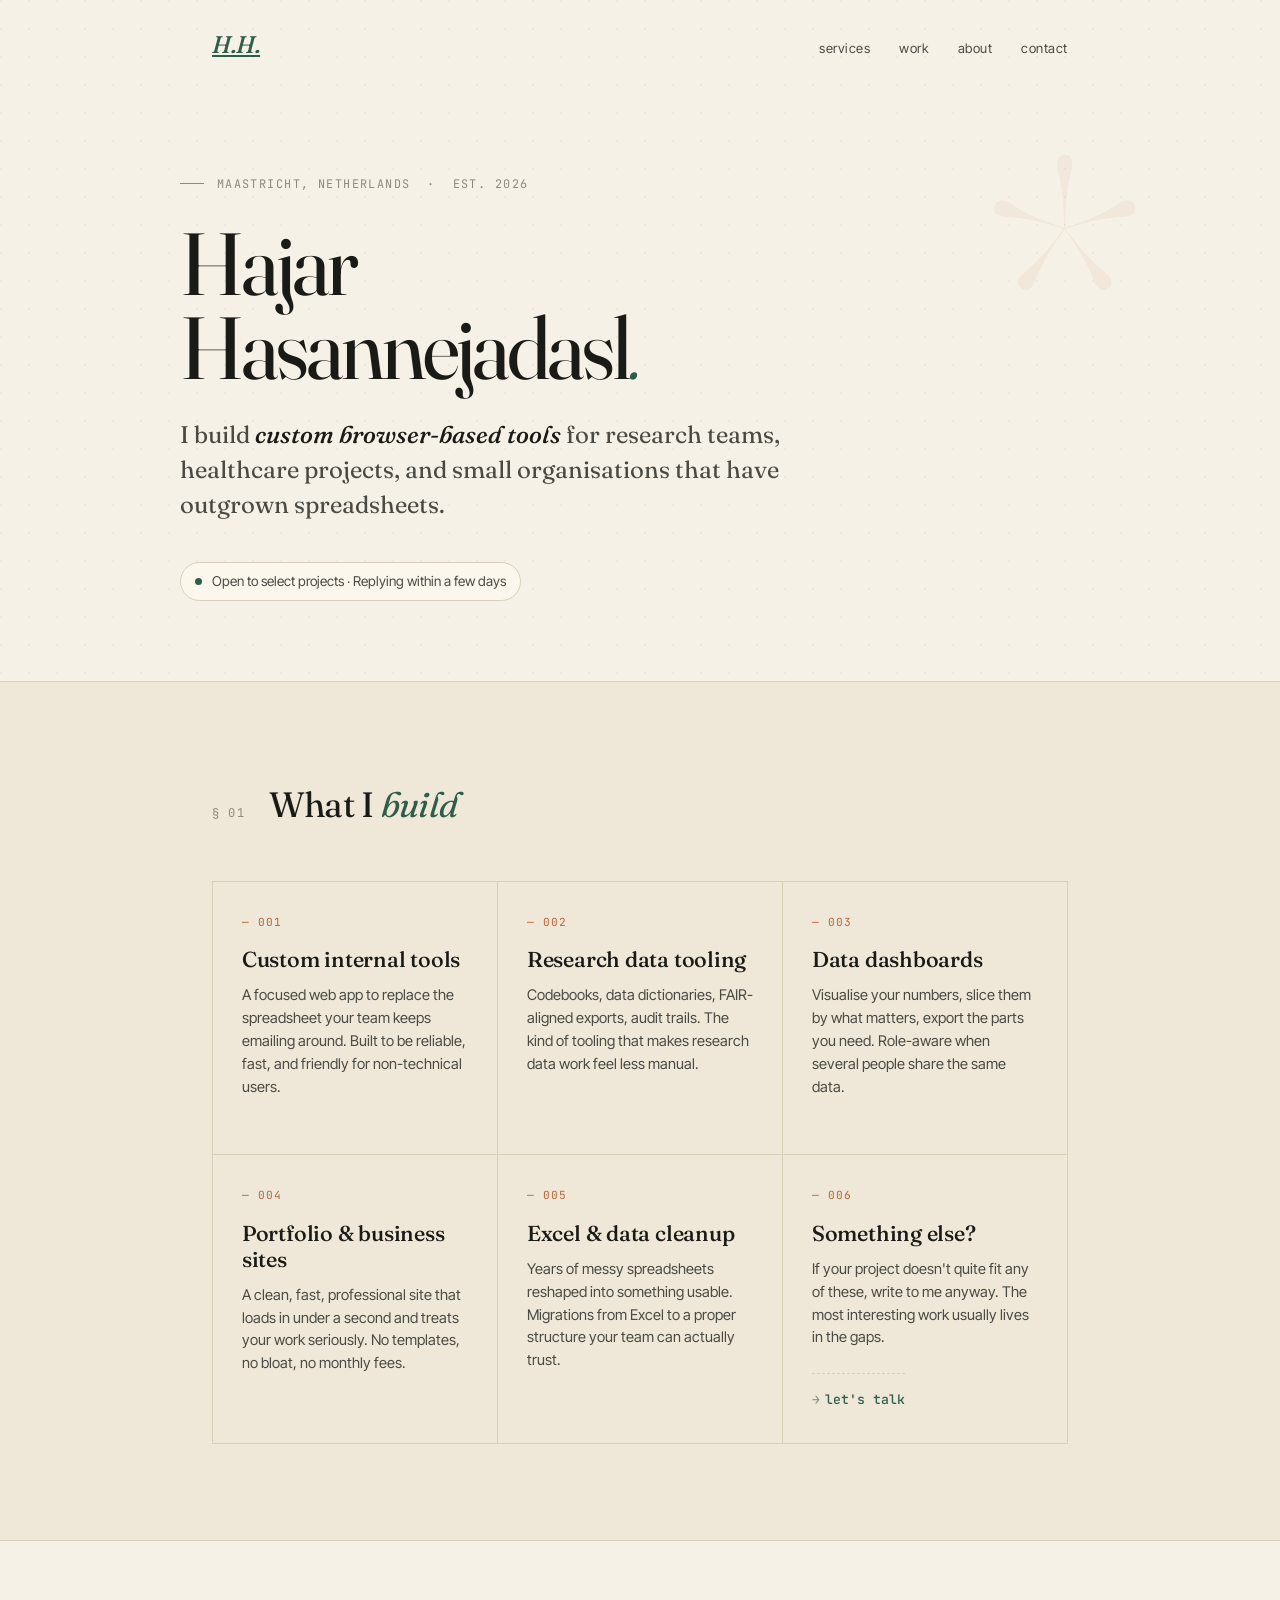
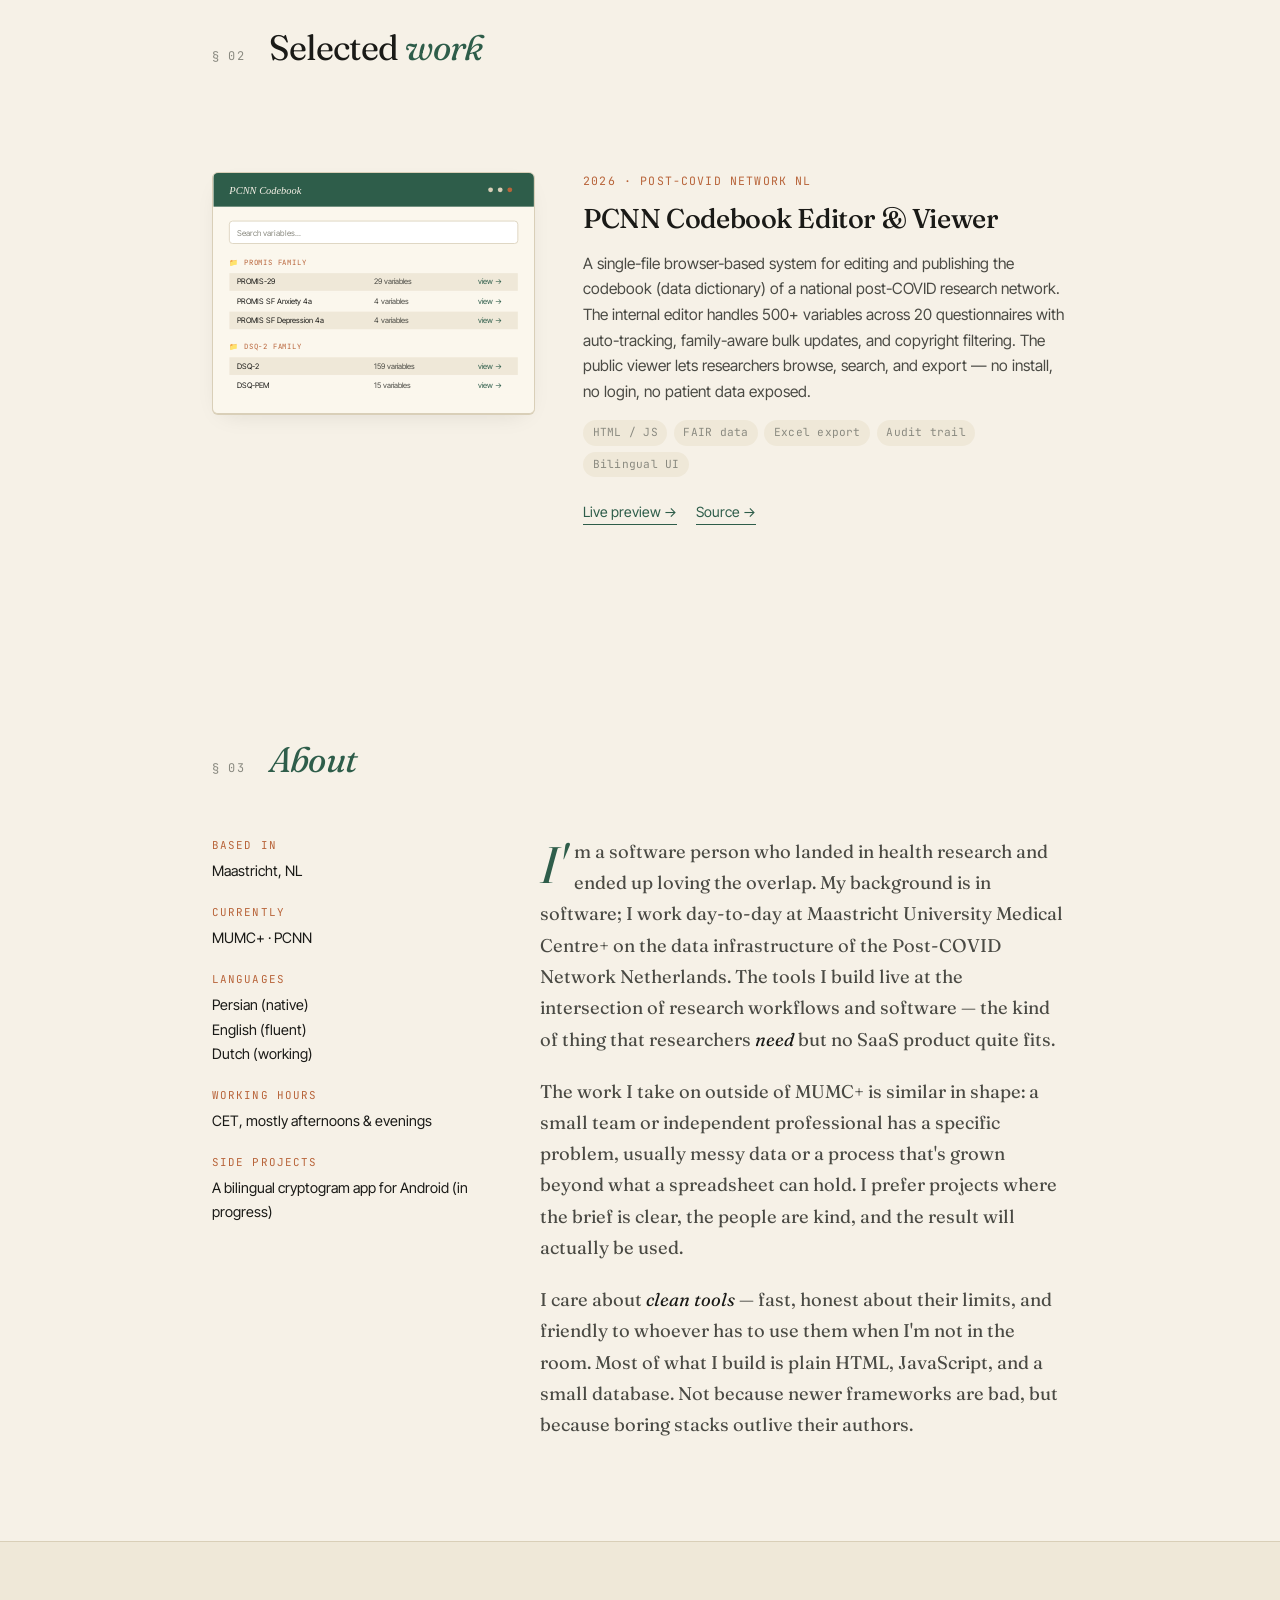
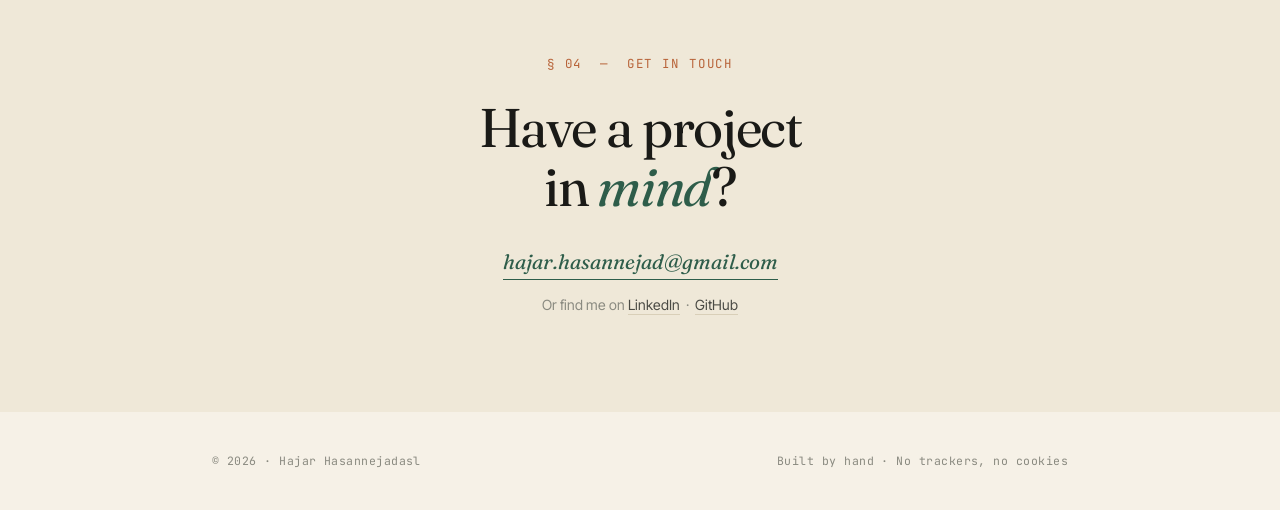
==== index.html @ deaf4e5d "Add files via upload" ====
<!DOCTYPE html>
<html lang="en">
<head>
<meta charset="UTF-8">
<meta name="viewport" content="width=device-width, initial-scale=1.0">
<title>Hajar Hasannejadasl — Research software & data tooling</title>
<meta name="description" content="Research software engineer building custom browser-based tools for research teams, healthcare projects, and small organisations. Based in Maastricht, Netherlands.">
<meta property="og:title" content="Hajar Hasannejadasl — Research software & data tooling">
<meta property="og:description" content="Custom browser-based tools for research teams, healthcare projects, and small organisations that have outgrown spreadsheets.">
<meta property="og:type" content="website">

<link rel="preconnect" href="https://fonts.googleapis.com">
<link rel="preconnect" href="https://fonts.gstatic.com" crossorigin>
<link href="https://fonts.googleapis.com/css2?family=Fraunces:opsz,wght@9..144,300;9..144,400;9..144,500;9..144,600&family=Inter+Tight:wght@400;500;600&family=JetBrains+Mono:wght@400;500&display=swap" rel="stylesheet">

<style>
:root {
  --bg: #f6f1e7;
  --bg-shade: #efe8d8;
  --ink: #1a1a17;
  --ink-soft: #4a4a44;
  --ink-muted: #8a8a80;
  --accent: #2e5d4a;
  --accent-warm: #b8643a;
  --rule: #d9cfb8;
  --paper: #fbf7ed;

  --serif: "Fraunces", Georgia, serif;
  --sans: "Inter Tight", -apple-system, sans-serif;
  --mono: "JetBrains Mono", "SF Mono", monospace;
}

* { box-sizing: border-box; margin: 0; padding: 0; }

html { scroll-behavior: smooth; }

body {
  background: var(--bg);
  color: var(--ink);
  font-family: var(--sans);
  font-weight: 400;
  line-height: 1.55;
  font-size: 16px;
  text-rendering: optimizeLegibility;
  -webkit-font-smoothing: antialiased;
  overflow-x: hidden;
}

/* Faint grid texture in background */
body::before {
  content: "";
  position: fixed;
  inset: 0;
  background-image:
    radial-gradient(circle at 1px 1px, rgba(26,26,23,0.04) 1px, transparent 0);
  background-size: 28px 28px;
  pointer-events: none;
  z-index: 0;
}

main { position: relative; z-index: 1; }

.wrap {
  max-width: 920px;
  margin: 0 auto;
  padding: 0 2rem;
}

/* ============ TOP BAR ============ */
.topbar {
  padding: 1.6rem 2rem 0;
  display: flex;
  justify-content: space-between;
  align-items: baseline;
  max-width: 920px;
  margin: 0 auto;
}

.monogram {
  font-family: var(--serif);
  font-size: 1.5rem;
  font-weight: 500;
  letter-spacing: -0.02em;
  font-style: italic;
  color: var(--accent);
}

.topbar nav {
  display: flex;
  gap: 1.8rem;
  font-size: 0.82rem;
  letter-spacing: 0.04em;
}

.topbar nav a {
  color: var(--ink-soft);
  text-decoration: none;
  text-transform: lowercase;
  position: relative;
  transition: color 0.2s;
}

.topbar nav a:hover { color: var(--accent); }

.topbar nav a::after {
  content: "";
  position: absolute;
  bottom: -3px;
  left: 0;
  right: 0;
  height: 1px;
  background: var(--accent);
  transform: scaleX(0);
  transform-origin: right;
  transition: transform 0.3s ease;
}

.topbar nav a:hover::after {
  transform: scaleX(1);
  transform-origin: left;
}

/* ============ HERO ============ */
.hero {
  padding: 7rem 0 5rem;
  position: relative;
}

.hero-meta {
  font-family: var(--mono);
  font-size: 0.74rem;
  letter-spacing: 0.12em;
  text-transform: uppercase;
  color: var(--ink-muted);
  margin-bottom: 1.8rem;
  display: flex;
  align-items: center;
  gap: 0.8rem;
}

.hero-meta::before {
  content: "";
  width: 24px;
  height: 1px;
  background: var(--ink-muted);
}

h1.name {
  font-family: var(--serif);
  font-weight: 400;
  font-size: clamp(3rem, 8vw, 5.5rem);
  line-height: 0.95;
  letter-spacing: -0.035em;
  margin-bottom: 1.8rem;
  font-variation-settings: "opsz" 144;
}

h1.name em {
  font-style: italic;
  font-weight: 300;
  color: var(--accent);
}

.tagline {
  font-family: var(--serif);
  font-size: clamp(1.15rem, 2vw, 1.5rem);
  font-weight: 400;
  line-height: 1.45;
  color: var(--ink-soft);
  max-width: 38rem;
  margin-bottom: 2.5rem;
  font-variation-settings: "opsz" 24;
}

.tagline strong {
  font-weight: 500;
  color: var(--ink);
  font-style: italic;
}

.hero-status {
  display: inline-flex;
  align-items: center;
  gap: 0.6rem;
  font-size: 0.85rem;
  color: var(--ink-soft);
  padding: 0.5rem 0.9rem;
  background: var(--paper);
  border: 1px solid var(--rule);
  border-radius: 100px;
}

.status-dot {
  width: 7px;
  height: 7px;
  border-radius: 50%;
  background: var(--accent);
  box-shadow: 0 0 0 0 rgba(46,93,74,0.4);
  animation: pulse 2.5s infinite;
}

@keyframes pulse {
  0% { box-shadow: 0 0 0 0 rgba(46,93,74,0.5); }
  70% { box-shadow: 0 0 0 8px rgba(46,93,74,0); }
  100% { box-shadow: 0 0 0 0 rgba(46,93,74,0); }
}

/* Decorative quote mark */
.hero::after {
  content: "*";
  position: absolute;
  font-family: var(--serif);
  font-size: 18rem;
  font-weight: 300;
  color: var(--accent-warm);
  opacity: 0.07;
  top: 4rem;
  right: -3rem;
  line-height: 1;
  pointer-events: none;
  font-variation-settings: "opsz" 144;
}

/* ============ SECTIONS ============ */
section {
  padding: 5rem 0;
  position: relative;
}

.section-header {
  display: flex;
  align-items: baseline;
  gap: 1.5rem;
  margin-bottom: 3rem;
}

.section-number {
  font-family: var(--mono);
  font-size: 0.75rem;
  color: var(--ink-muted);
  letter-spacing: 0.1em;
}

.section-title {
  font-family: var(--serif);
  font-size: clamp(1.6rem, 3vw, 2.2rem);
  font-weight: 400;
  letter-spacing: -0.02em;
  color: var(--ink);
  font-variation-settings: "opsz" 36;
}

.section-title em {
  font-style: italic;
  color: var(--accent);
}

/* ============ SERVICES ============ */
.services {
  background: var(--bg-shade);
  padding: 6rem 0;
  border-top: 1px solid var(--rule);
  border-bottom: 1px solid var(--rule);
}

.services-grid {
  display: grid;
  grid-template-columns: repeat(auto-fit, minmax(260px, 1fr));
  gap: 0;
  border-top: 1px solid var(--rule);
  border-left: 1px solid var(--rule);
}

.service {
  padding: 2rem 1.8rem;
  border-right: 1px solid var(--rule);
  border-bottom: 1px solid var(--rule);
  background: var(--bg-shade);
  position: relative;
  transition: background 0.3s ease;
}

.service:hover {
  background: var(--paper);
}

.service-num {
  font-family: var(--mono);
  font-size: 0.7rem;
  color: var(--accent-warm);
  letter-spacing: 0.1em;
  margin-bottom: 1rem;
  display: block;
}

.service h3 {
  font-family: var(--serif);
  font-size: 1.35rem;
  font-weight: 500;
  line-height: 1.2;
  margin-bottom: 0.7rem;
  color: var(--ink);
  letter-spacing: -0.01em;
}

.service p {
  font-size: 0.92rem;
  line-height: 1.55;
  color: var(--ink-soft);
  margin-bottom: 1.5rem;
}

.service-price {
  font-family: var(--mono);
  font-size: 0.82rem;
  color: var(--accent);
  font-weight: 500;
  padding-top: 1rem;
  border-top: 1px dashed var(--rule);
  display: inline-block;
}

.service-price-label {
  color: var(--ink-muted);
  font-weight: 400;
  margin-right: 0.3rem;
}

/* ============ WORK ============ */
.work-item {
  display: grid;
  grid-template-columns: 1fr 1.5fr;
  gap: 3rem;
  padding: 3rem 0;
  border-bottom: 1px solid var(--rule);
  align-items: start;
}

.work-item:last-child { border-bottom: none; }

.work-image {
  background: var(--paper);
  border: 1px solid var(--rule);
  border-radius: 6px;
  overflow: hidden;
  aspect-ratio: 4 / 3;
  display: flex;
  align-items: center;
  justify-content: center;
  position: relative;
  box-shadow: 0 1px 0 var(--rule), 0 8px 24px -12px rgba(26,26,23,0.15);
}

/* SVG placeholder visual for codebook viewer */
.work-image svg {
  width: 100%;
  height: 100%;
}

.work-meta {
  font-family: var(--mono);
  font-size: 0.72rem;
  text-transform: uppercase;
  letter-spacing: 0.1em;
  color: var(--accent-warm);
  margin-bottom: 0.8rem;
}

.work-title {
  font-family: var(--serif);
  font-size: 1.7rem;
  font-weight: 500;
  letter-spacing: -0.015em;
  line-height: 1.2;
  margin-bottom: 1rem;
  color: var(--ink);
}

.work-desc {
  color: var(--ink-soft);
  margin-bottom: 1rem;
  font-size: 0.97rem;
  line-height: 1.65;
}

.work-tags {
  display: flex;
  flex-wrap: wrap;
  gap: 0.4rem;
  margin-bottom: 1.5rem;
}

.work-tag {
  font-family: var(--mono);
  font-size: 0.7rem;
  padding: 0.25rem 0.6rem;
  background: var(--bg-shade);
  border-radius: 100px;
  color: var(--ink-muted);
  letter-spacing: 0.02em;
}

.work-links {
  display: flex;
  gap: 1.2rem;
  font-size: 0.88rem;
}

.work-links a {
  color: var(--accent);
  text-decoration: none;
  border-bottom: 1px solid var(--accent);
  padding-bottom: 1px;
  transition: color 0.2s, border-color 0.2s;
}

.work-links a:hover {
  color: var(--accent-warm);
  border-bottom-color: var(--accent-warm);
}

.work-links a::after {
  content: " →";
  font-family: var(--sans);
  display: inline;
}

/* ============ ABOUT ============ */
.about-grid {
  display: grid;
  grid-template-columns: 1fr 2fr;
  gap: 4rem;
  align-items: start;
}

.about-aside {
  font-family: var(--mono);
  font-size: 0.78rem;
  line-height: 1.7;
  color: var(--ink-muted);
}

.about-aside dt {
  text-transform: uppercase;
  letter-spacing: 0.1em;
  font-size: 0.68rem;
  margin-top: 1.2rem;
  margin-bottom: 0.3rem;
  color: var(--accent-warm);
}

.about-aside dt:first-child { margin-top: 0; }

.about-aside dd {
  color: var(--ink);
  font-family: var(--sans);
  font-size: 0.9rem;
  letter-spacing: 0;
}

.about-body p {
  font-family: var(--serif);
  font-size: 1.15rem;
  line-height: 1.7;
  color: var(--ink-soft);
  margin-bottom: 1.3rem;
  font-weight: 400;
  font-variation-settings: "opsz" 20;
}

.about-body p:first-child::first-letter {
  font-size: 3.2rem;
  font-weight: 400;
  float: left;
  line-height: 0.9;
  padding-right: 0.6rem;
  padding-top: 0.4rem;
  color: var(--accent);
  font-style: italic;
  font-variation-settings: "opsz" 144;
}

.about-body p em {
  font-style: italic;
  color: var(--ink);
}

/* ============ CONTACT ============ */
.contact {
  text-align: center;
  padding: 7rem 0 6rem;
  background: var(--bg-shade);
  border-top: 1px solid var(--rule);
}

.contact-eyebrow {
  font-family: var(--mono);
  font-size: 0.78rem;
  letter-spacing: 0.15em;
  text-transform: uppercase;
  color: var(--accent-warm);
  margin-bottom: 1.5rem;
}

.contact h2 {
  font-family: var(--serif);
  font-size: clamp(2rem, 5vw, 3.4rem);
  font-weight: 400;
  letter-spacing: -0.025em;
  line-height: 1.1;
  margin-bottom: 1.8rem;
  font-variation-settings: "opsz" 60;
}

.contact h2 em {
  font-style: italic;
  color: var(--accent);
}

.contact-email {
  font-family: var(--serif);
  font-size: 1.3rem;
  font-style: italic;
  color: var(--accent);
  text-decoration: none;
  position: relative;
  display: inline-block;
  margin-bottom: 0.5rem;
}

.contact-email::after {
  content: "";
  position: absolute;
  bottom: -2px;
  left: 0;
  right: 0;
  height: 1px;
  background: var(--accent);
  transform-origin: left;
  transition: transform 0.3s ease;
}

.contact-email:hover::after {
  transform: scaleX(1.05) translateX(-2px);
  background: var(--accent-warm);
}

.contact-secondary {
  font-size: 0.88rem;
  color: var(--ink-muted);
  margin-top: 0.5rem;
}

.contact-secondary a {
  color: var(--ink-soft);
  border-bottom: 1px solid var(--rule);
  text-decoration: none;
  padding-bottom: 1px;
  transition: color 0.2s, border-color 0.2s;
}

.contact-secondary a:hover {
  color: var(--accent);
  border-bottom-color: var(--accent);
}

/* ============ FOOTER ============ */
footer {
  padding: 2.5rem 2rem;
  display: flex;
  justify-content: space-between;
  align-items: center;
  font-family: var(--mono);
  font-size: 0.72rem;
  color: var(--ink-muted);
  max-width: 920px;
  margin: 0 auto;
  letter-spacing: 0.04em;
}

footer a {
  color: var(--ink-muted);
  text-decoration: none;
  transition: color 0.2s;
}

footer a:hover { color: var(--accent); }

/* ============ ANIMATIONS ============ */
@media (prefers-reduced-motion: no-preference) {
  .fade-up {
    opacity: 0;
    transform: translateY(20px);
    transition: opacity 0.8s ease, transform 0.8s ease;
  }

  .fade-up.visible {
    opacity: 1;
    transform: translateY(0);
  }
}

/* ============ RESPONSIVE ============ */
@media (max-width: 768px) {
  .topbar { padding: 1.2rem 1.5rem 0; }
  .topbar nav { gap: 1.2rem; font-size: 0.78rem; }
  .wrap { padding: 0 1.5rem; }
  .hero { padding: 4rem 0 3.5rem; }
  .hero::after { font-size: 10rem; right: -1rem; top: 2rem; }
  section { padding: 3.5rem 0; }
  .work-item {
    grid-template-columns: 1fr;
    gap: 1.5rem;
  }
  .about-grid {
    grid-template-columns: 1fr;
    gap: 2.5rem;
  }
  .about-body p:first-child::first-letter {
    font-size: 2.6rem;
  }
  .section-header { gap: 1rem; }
  footer {
    flex-direction: column;
    gap: 0.8rem;
    text-align: center;
  }
}
</style>
</head>
<body>

<header class="topbar">
  <a href="#" class="monogram">H.H.</a>
  <nav>
    <a href="#services">services</a>
    <a href="#work">work</a>
    <a href="#about">about</a>
    <a href="#contact">contact</a>
  </nav>
</header>

<main>

<!-- ============ HERO ============ -->
<section class="hero wrap">
  <div class="hero-meta">Maastricht, Netherlands &nbsp;&middot;&nbsp; Est. 2026</div>
  <h1 class="name">Hajar<br>Hasannejadasl<em>.</em></h1>
  <p class="tagline">
    I build <strong>custom browser-based tools</strong> for research teams, healthcare projects, and small organisations that have outgrown spreadsheets.
  </p>
  <div class="hero-status">
    <span class="status-dot"></span>
    <span>Open to select projects · Replying within a few days</span>
  </div>
</section>

<!-- ============ SERVICES ============ -->
<section class="services" id="services">
  <div class="wrap">
    <div class="section-header">
      <span class="section-number">§ 01</span>
      <h2 class="section-title">What I <em>build</em></h2>
    </div>

    <div class="services-grid">
      <div class="service">
        <span class="service-num">— 001</span>
        <h3>Custom internal tools</h3>
        <p>A focused web app to replace the spreadsheet your team keeps emailing around. Built to be reliable, fast, and friendly for non-technical users.</p>
        
      </div>

      <div class="service">
        <span class="service-num">— 002</span>
        <h3>Research data tooling</h3>
        <p>Codebooks, data dictionaries, FAIR-aligned exports, audit trails. The kind of tooling that makes research data work feel less manual.</p>
      
      </div>

      <div class="service">
        <span class="service-num">— 003</span>
        <h3>Data dashboards</h3>
        <p>Visualise your numbers, slice them by what matters, export the parts you need. Role-aware when several people share the same data.</p>
        
      </div>

      <div class="service">
        <span class="service-num">— 004</span>
        <h3>Portfolio &amp; business sites</h3>
        <p>A clean, fast, professional site that loads in under a second and treats your work seriously. No templates, no bloat, no monthly fees.</p>
       
      </div>

      <div class="service">
        <span class="service-num">— 005</span>
        <h3>Excel &amp; data cleanup</h3>
        <p>Years of messy spreadsheets reshaped into something usable. Migrations from Excel to a proper structure your team can actually trust.</p>
        
      </div>

      <div class="service">
        <span class="service-num">— 006</span>
        <h3>Something else?</h3>
        <p>If your project doesn't quite fit any of these, write to me anyway. The most interesting work usually lives in the gaps.</p>
        <span class="service-price"><span class="service-price-label">→</span>let's talk</span>
      </div>
    </div>
  </div>
</section>

<!-- ============ WORK ============ -->
<section id="work">
  <div class="wrap">
    <div class="section-header">
      <span class="section-number">§ 02</span>
      <h2 class="section-title">Selected <em>work</em></h2>
    </div>

    <article class="work-item">
      <div class="work-image">
        <!-- Stylised representation of the codebook viewer -->
        <svg viewBox="0 0 400 300" xmlns="http://www.w3.org/2000/svg" aria-hidden="true">
          <!-- Background -->
          <rect width="400" height="300" fill="#fbf7ed"/>

          <!-- Header bar -->
          <rect x="0" y="0" width="400" height="42" fill="#2e5d4a"/>
          <text x="20" y="26" fill="#f6f1e7" font-family="Georgia, serif" font-size="13" font-style="italic">PCNN Codebook</text>
          <circle cx="370" cy="21" r="3" fill="#b8643a"/>
          <circle cx="358" cy="21" r="3" fill="#d9cfb8"/>
          <circle cx="346" cy="21" r="3" fill="#d9cfb8"/>

          <!-- Search bar -->
          <rect x="20" y="60" width="360" height="28" fill="white" stroke="#d9cfb8" rx="4"/>
          <text x="30" y="78" fill="#8a8a80" font-family="Inter Tight, sans-serif" font-size="10">Search variables...</text>

          <!-- Family heading -->
          <text x="20" y="115" fill="#b8643a" font-family="JetBrains Mono, monospace" font-size="9" letter-spacing="1">📁 PROMIS FAMILY</text>

          <!-- Rows with subtle striping -->
          <g font-family="Inter Tight, sans-serif" font-size="9.5" fill="#1a1a17">
            <rect x="20" y="125" width="360" height="22" fill="#efe8d8"/>
            <text x="30" y="139">PROMIS-29</text>
            <text x="200" y="139" fill="#4a4a44">29 variables</text>
            <text x="330" y="139" fill="#2e5d4a">view →</text>

            <rect x="20" y="149" width="360" height="22" fill="#fbf7ed"/>
            <text x="30" y="163">PROMIS SF Anxiety 4a</text>
            <text x="200" y="163" fill="#4a4a44">4 variables</text>
            <text x="330" y="163" fill="#2e5d4a">view →</text>

            <rect x="20" y="173" width="360" height="22" fill="#efe8d8"/>
            <text x="30" y="187">PROMIS SF Depression 4a</text>
            <text x="200" y="187" fill="#4a4a44">4 variables</text>
            <text x="330" y="187" fill="#2e5d4a">view →</text>
          </g>

          <!-- Second family header -->
          <text x="20" y="220" fill="#b8643a" font-family="JetBrains Mono, monospace" font-size="9" letter-spacing="1">📁 DSQ-2 FAMILY</text>

          <g font-family="Inter Tight, sans-serif" font-size="9.5" fill="#1a1a17">
            <rect x="20" y="230" width="360" height="22" fill="#efe8d8"/>
            <text x="30" y="244">DSQ-2</text>
            <text x="200" y="244" fill="#4a4a44">159 variables</text>
            <text x="330" y="244" fill="#2e5d4a">view →</text>

            <rect x="20" y="254" width="360" height="22" fill="#fbf7ed"/>
            <text x="30" y="268">DSQ-PEM</text>
            <text x="200" y="268" fill="#4a4a44">15 variables</text>
            <text x="330" y="268" fill="#2e5d4a">view →</text>
          </g>
        </svg>
      </div>

      <div class="work-text">
        <div class="work-meta">2026 · Post-COVID Network NL</div>
        <h3 class="work-title">PCNN Codebook Editor &amp; Viewer</h3>
        <p class="work-desc">
          A single-file browser-based system for editing and publishing the codebook (data dictionary) of a national post-COVID research network. The internal editor handles 500+ variables across 20 questionnaires with auto-tracking, family-aware bulk updates, and copyright filtering. The public viewer lets researchers browse, search, and export — no install, no login, no patient data exposed.
        </p>
        <div class="work-tags">
          <span class="work-tag">HTML / JS</span>
          <span class="work-tag">FAIR data</span>
          <span class="work-tag">Excel export</span>
          <span class="work-tag">Audit trail</span>
          <span class="work-tag">Bilingual UI</span>
        </div>
        <div class="work-links">
          <a href="https://hajarhn.github.io/codebook-viewer/" target="_blank" rel="noopener">Live preview</a>
          <a href="https://github.com/Hajarhn/codebook-viewer" target="_blank" rel="noopener">Source</a>
        </div>
      </div>
    </article>
  </div>
</section>

<!-- ============ ABOUT ============ -->
<section id="about">
  <div class="wrap">
    <div class="section-header">
      <span class="section-number">§ 03</span>
      <h2 class="section-title"><em>About</em></h2>
    </div>

    <div class="about-grid">
      <aside class="about-aside">
        <dl>
          <dt>Based in</dt>
          <dd>Maastricht, NL</dd>

          <dt>Currently</dt>
          <dd>MUMC+ &middot; PCNN</dd>

          <dt>Languages</dt>
          <dd>Persian (native)<br>English (fluent)<br>Dutch (working)</dd>

          <dt>Working hours</dt>
          <dd>CET, mostly afternoons &amp; evenings</dd>

          <dt>Side projects</dt>
          <dd>A bilingual cryptogram app for Android (in progress)</dd>
        </dl>
      </aside>

      <div class="about-body">
        <p>
          I'm a software person who landed in health research and ended up loving the overlap. My background is in software; I work day-to-day at Maastricht University Medical Centre+ on the data infrastructure of the Post-COVID Network Netherlands. The tools I build live at the intersection of research workflows and software — the kind of thing that researchers <em>need</em> but no SaaS product quite fits.
        </p>
        <p>
          The work I take on outside of MUMC+ is similar in shape: a small team or independent professional has a specific problem, usually messy data or a process that's grown beyond what a spreadsheet can hold. I prefer projects where the brief is clear, the people are kind, and the result will actually be used.
        </p>
        <p>
          I care about <em>clean tools</em> — fast, honest about their limits, and friendly to whoever has to use them when I'm not in the room. Most of what I build is plain HTML, JavaScript, and a small database. Not because newer frameworks are bad, but because boring stacks outlive their authors.
        </p>
      </div>
    </div>
  </div>
</section>

<!-- ============ CONTACT ============ -->
<section class="contact" id="contact">
  <div class="wrap">
    <div class="contact-eyebrow">§ 04 &nbsp;—&nbsp; Get in touch</div>
    <h2>Have a project<br>in <em>mind</em>?</h2>
    <a href="mailto:hajar.hasannejad@gmail.com?subject=Project%20enquiry" class="contact-email">hajar.hasannejad@gmail.com</a>
    <p class="contact-secondary">
      Or find me on
      <a href="https://www.linkedin.com/in/hajar-hasannejadasl/" target="_blank" rel="noopener">LinkedIn</a>
      &nbsp;·&nbsp;
      <a href="https://github.com/Hajarhn" target="_blank" rel="noopener">GitHub</a>
    </p>
  </div>
</section>

</main>

<footer>
  <span>© 2026 · Hajar Hasannejadasl</span>
  <span>Built by hand · No trackers, no cookies</span>
</footer>

<script>
// Lightweight scroll-reveal — keeps the page quiet, only activates briefly
const reveal = () => {
  const els = document.querySelectorAll('.service, .work-item, .about-grid');
  els.forEach(el => el.classList.add('fade-up'));

  const io = new IntersectionObserver((entries) => {
    entries.forEach(e => {
      if (e.isIntersecting) {
        e.target.classList.add('visible');
        io.unobserve(e.target);
      }
    });
  }, { threshold: 0.12, rootMargin: '0px 0px -40px 0px' });

  els.forEach(el => io.observe(el));
};

if (document.readyState !== 'loading') reveal();
else document.addEventListener('DOMContentLoaded', reveal);
</script>

</body>
</html>
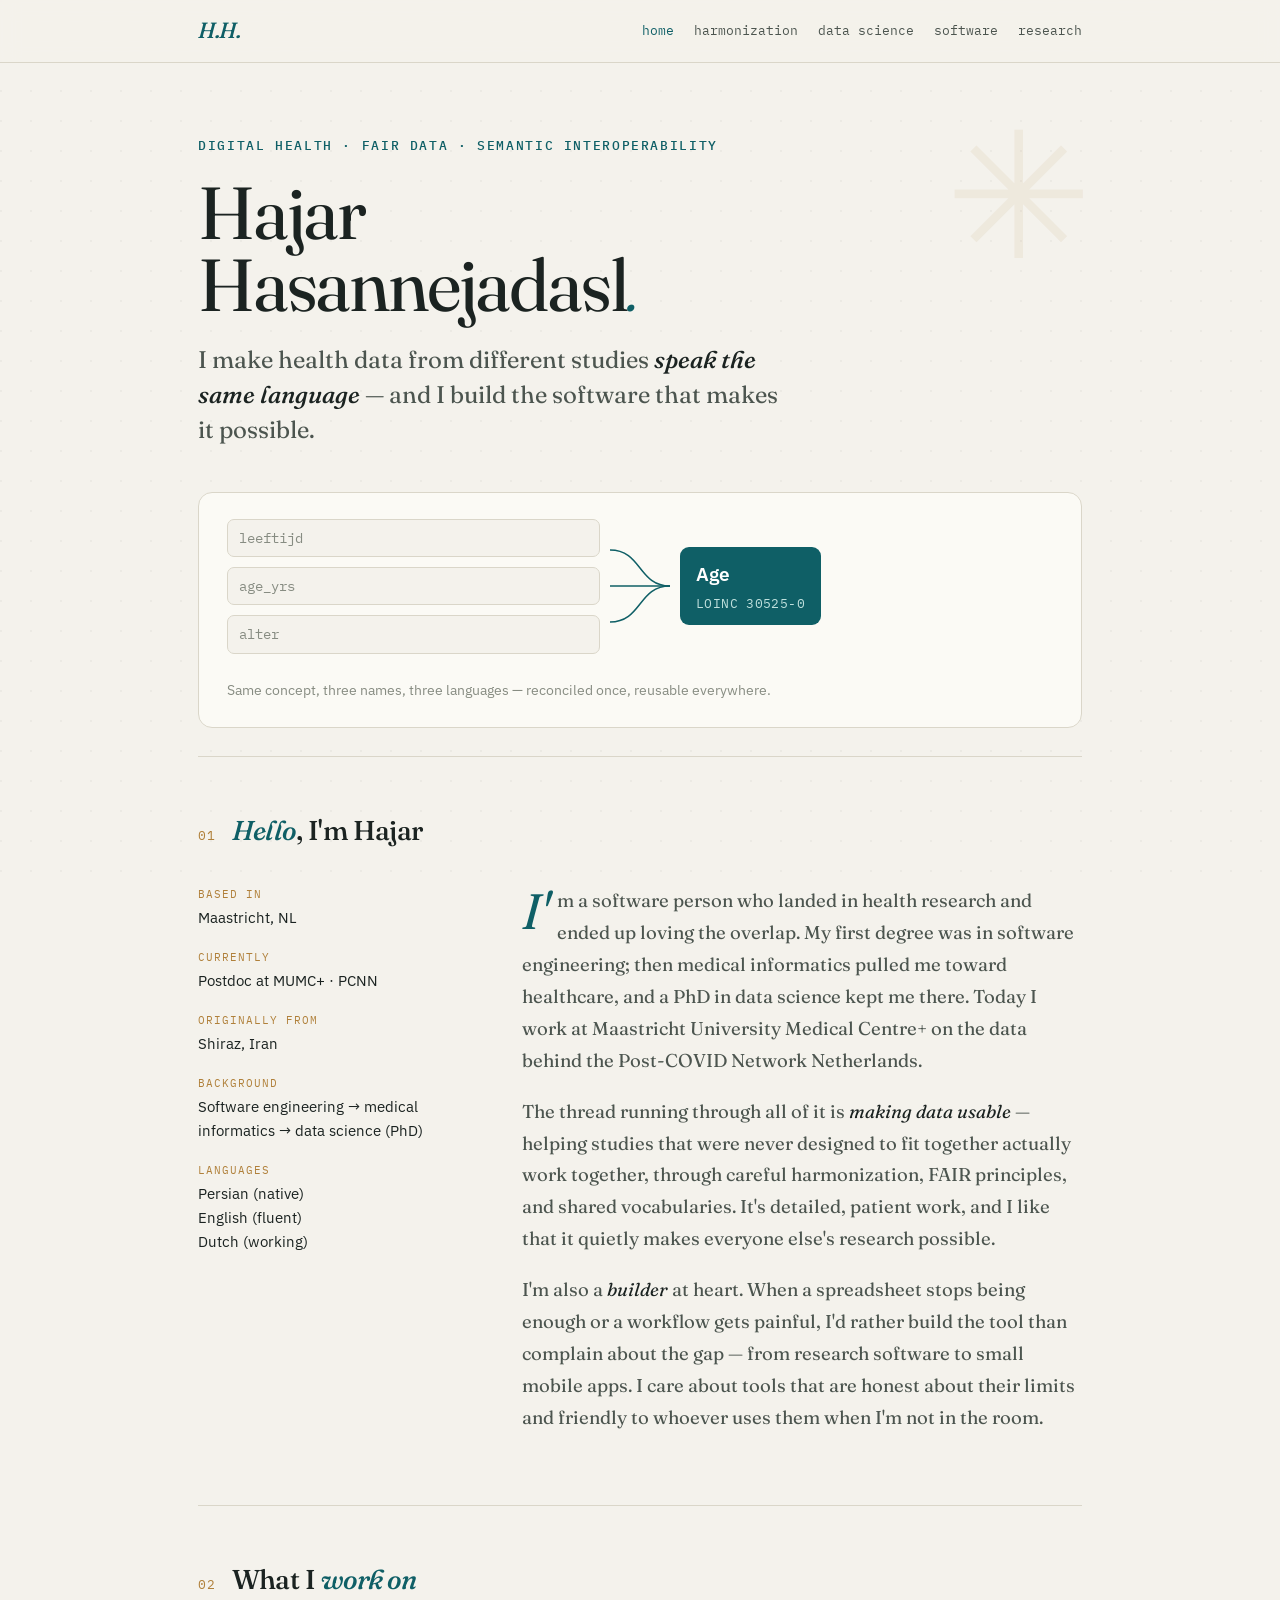
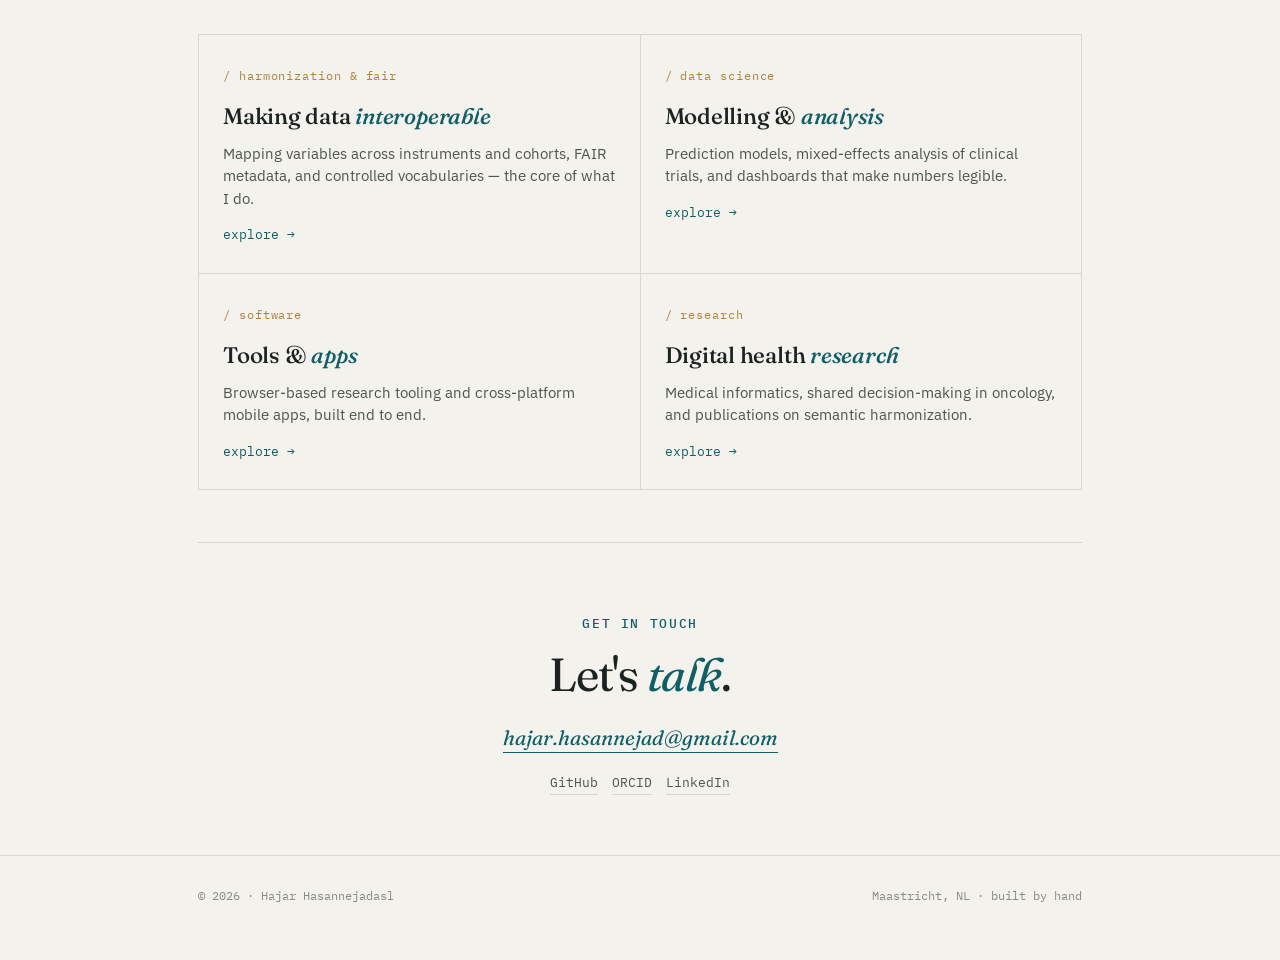
==== commit 9adae1c1: "Add files via upload" ====
--- a/index.html
+++ b/index.html
@@ -3,884 +3,145 @@
 <head>
 <meta charset="UTF-8">
 <meta name="viewport" content="width=device-width, initial-scale=1.0">
-<title>Hajar Hasannejadasl — Research software & data tooling</title>
-<meta name="description" content="Research software engineer building custom browser-based tools for research teams, healthcare projects, and small organisations. Based in Maastricht, Netherlands.">
-<meta property="og:title" content="Hajar Hasannejadasl — Research software & data tooling">
-<meta property="og:description" content="Custom browser-based tools for research teams, healthcare projects, and small organisations that have outgrown spreadsheets.">
-<meta property="og:type" content="website">
-
+<title>Hajar Hasannejadasl — Health data harmonization & digital health</title>
+<meta name="description" content="Researcher and builder in health data harmonization, FAIR data, data science, and digital health. Based in Maastricht, Netherlands.">
 <link rel="preconnect" href="https://fonts.googleapis.com">
 <link rel="preconnect" href="https://fonts.gstatic.com" crossorigin>
-<link href="https://fonts.googleapis.com/css2?family=Fraunces:opsz,wght@9..144,300;9..144,400;9..144,500;9..144,600&family=Inter+Tight:wght@400;500;600&family=JetBrains+Mono:wght@400;500&display=swap" rel="stylesheet">
-
-<style>
-:root {
-  --bg: #f6f1e7;
-  --bg-shade: #efe8d8;
-  --ink: #1a1a17;
-  --ink-soft: #4a4a44;
-  --ink-muted: #8a8a80;
-  --accent: #2e5d4a;
-  --accent-warm: #b8643a;
-  --rule: #d9cfb8;
-  --paper: #fbf7ed;
-
-  --serif: "Fraunces", Georgia, serif;
-  --sans: "Inter Tight", -apple-system, sans-serif;
-  --mono: "JetBrains Mono", "SF Mono", monospace;
-}
-
-* { box-sizing: border-box; margin: 0; padding: 0; }
-
-html { scroll-behavior: smooth; }
-
-body {
-  background: var(--bg);
-  color: var(--ink);
-  font-family: var(--sans);
-  font-weight: 400;
-  line-height: 1.55;
-  font-size: 16px;
-  text-rendering: optimizeLegibility;
-  -webkit-font-smoothing: antialiased;
-  overflow-x: hidden;
-}
-
-/* Faint grid texture in background */
-body::before {
-  content: "";
-  position: fixed;
-  inset: 0;
-  background-image:
-    radial-gradient(circle at 1px 1px, rgba(26,26,23,0.04) 1px, transparent 0);
-  background-size: 28px 28px;
-  pointer-events: none;
-  z-index: 0;
-}
-
-main { position: relative; z-index: 1; }
-
-.wrap {
-  max-width: 920px;
-  margin: 0 auto;
-  padding: 0 2rem;
-}
-
-/* ============ TOP BAR ============ */
-.topbar {
-  padding: 1.6rem 2rem 0;
-  display: flex;
-  justify-content: space-between;
-  align-items: baseline;
-  max-width: 920px;
-  margin: 0 auto;
-}
-
-.monogram {
-  font-family: var(--serif);
-  font-size: 1.5rem;
-  font-weight: 500;
-  letter-spacing: -0.02em;
-  font-style: italic;
-  color: var(--accent);
-}
-
-.topbar nav {
-  display: flex;
-  gap: 1.8rem;
-  font-size: 0.82rem;
-  letter-spacing: 0.04em;
-}
-
-.topbar nav a {
-  color: var(--ink-soft);
-  text-decoration: none;
-  text-transform: lowercase;
-  position: relative;
-  transition: color 0.2s;
-}
-
-.topbar nav a:hover { color: var(--accent); }
-
-.topbar nav a::after {
-  content: "";
-  position: absolute;
-  bottom: -3px;
-  left: 0;
-  right: 0;
-  height: 1px;
-  background: var(--accent);
-  transform: scaleX(0);
-  transform-origin: right;
-  transition: transform 0.3s ease;
-}
-
-.topbar nav a:hover::after {
-  transform: scaleX(1);
-  transform-origin: left;
-}
-
-/* ============ HERO ============ */
-.hero {
-  padding: 7rem 0 5rem;
-  position: relative;
-}
-
-.hero-meta {
-  font-family: var(--mono);
-  font-size: 0.74rem;
-  letter-spacing: 0.12em;
-  text-transform: uppercase;
-  color: var(--ink-muted);
-  margin-bottom: 1.8rem;
-  display: flex;
-  align-items: center;
-  gap: 0.8rem;
-}
-
-.hero-meta::before {
-  content: "";
-  width: 24px;
-  height: 1px;
-  background: var(--ink-muted);
-}
-
-h1.name {
-  font-family: var(--serif);
-  font-weight: 400;
-  font-size: clamp(3rem, 8vw, 5.5rem);
-  line-height: 0.95;
-  letter-spacing: -0.035em;
-  margin-bottom: 1.8rem;
-  font-variation-settings: "opsz" 144;
-}
-
-h1.name em {
-  font-style: italic;
-  font-weight: 300;
-  color: var(--accent);
-}
-
-.tagline {
-  font-family: var(--serif);
-  font-size: clamp(1.15rem, 2vw, 1.5rem);
-  font-weight: 400;
-  line-height: 1.45;
-  color: var(--ink-soft);
-  max-width: 38rem;
-  margin-bottom: 2.5rem;
-  font-variation-settings: "opsz" 24;
-}
-
-.tagline strong {
-  font-weight: 500;
-  color: var(--ink);
-  font-style: italic;
-}
-
-.hero-status {
-  display: inline-flex;
-  align-items: center;
-  gap: 0.6rem;
-  font-size: 0.85rem;
-  color: var(--ink-soft);
-  padding: 0.5rem 0.9rem;
-  background: var(--paper);
-  border: 1px solid var(--rule);
-  border-radius: 100px;
-}
-
-.status-dot {
-  width: 7px;
-  height: 7px;
-  border-radius: 50%;
-  background: var(--accent);
-  box-shadow: 0 0 0 0 rgba(46,93,74,0.4);
-  animation: pulse 2.5s infinite;
-}
-
-@keyframes pulse {
-  0% { box-shadow: 0 0 0 0 rgba(46,93,74,0.5); }
-  70% { box-shadow: 0 0 0 8px rgba(46,93,74,0); }
-  100% { box-shadow: 0 0 0 0 rgba(46,93,74,0); }
-}
-
-/* Decorative quote mark */
-.hero::after {
-  content: "*";
-  position: absolute;
-  font-family: var(--serif);
-  font-size: 18rem;
-  font-weight: 300;
-  color: var(--accent-warm);
-  opacity: 0.07;
-  top: 4rem;
-  right: -3rem;
-  line-height: 1;
-  pointer-events: none;
-  font-variation-settings: "opsz" 144;
-}
-
-/* ============ SECTIONS ============ */
-section {
-  padding: 5rem 0;
-  position: relative;
-}
-
-.section-header {
-  display: flex;
-  align-items: baseline;
-  gap: 1.5rem;
-  margin-bottom: 3rem;
-}
-
-.section-number {
-  font-family: var(--mono);
-  font-size: 0.75rem;
-  color: var(--ink-muted);
-  letter-spacing: 0.1em;
-}
-
-.section-title {
-  font-family: var(--serif);
-  font-size: clamp(1.6rem, 3vw, 2.2rem);
-  font-weight: 400;
-  letter-spacing: -0.02em;
-  color: var(--ink);
-  font-variation-settings: "opsz" 36;
-}
-
-.section-title em {
-  font-style: italic;
-  color: var(--accent);
-}
-
-/* ============ SERVICES ============ */
-.services {
-  background: var(--bg-shade);
-  padding: 6rem 0;
-  border-top: 1px solid var(--rule);
-  border-bottom: 1px solid var(--rule);
-}
-
-.services-grid {
-  display: grid;
-  grid-template-columns: repeat(auto-fit, minmax(260px, 1fr));
-  gap: 0;
-  border-top: 1px solid var(--rule);
-  border-left: 1px solid var(--rule);
-}
-
-.service {
-  padding: 2rem 1.8rem;
-  border-right: 1px solid var(--rule);
-  border-bottom: 1px solid var(--rule);
-  background: var(--bg-shade);
-  position: relative;
-  transition: background 0.3s ease;
-}
-
-.service:hover {
-  background: var(--paper);
-}
-
-.service-num {
-  font-family: var(--mono);
-  font-size: 0.7rem;
-  color: var(--accent-warm);
-  letter-spacing: 0.1em;
-  margin-bottom: 1rem;
-  display: block;
-}
-
-.service h3 {
-  font-family: var(--serif);
-  font-size: 1.35rem;
-  font-weight: 500;
-  line-height: 1.2;
-  margin-bottom: 0.7rem;
-  color: var(--ink);
-  letter-spacing: -0.01em;
-}
-
-.service p {
-  font-size: 0.92rem;
-  line-height: 1.55;
-  color: var(--ink-soft);
-  margin-bottom: 1.5rem;
-}
-
-.service-price {
-  font-family: var(--mono);
-  font-size: 0.82rem;
-  color: var(--accent);
-  font-weight: 500;
-  padding-top: 1rem;
-  border-top: 1px dashed var(--rule);
-  display: inline-block;
-}
-
-.service-price-label {
-  color: var(--ink-muted);
-  font-weight: 400;
-  margin-right: 0.3rem;
-}
-
-/* ============ WORK ============ */
-.work-item {
-  display: grid;
-  grid-template-columns: 1fr 1.5fr;
-  gap: 3rem;
-  padding: 3rem 0;
-  border-bottom: 1px solid var(--rule);
-  align-items: start;
-}
-
-.work-item:last-child { border-bottom: none; }
-
-.work-image {
-  background: var(--paper);
-  border: 1px solid var(--rule);
-  border-radius: 6px;
-  overflow: hidden;
-  aspect-ratio: 4 / 3;
-  display: flex;
-  align-items: center;
-  justify-content: center;
-  position: relative;
-  box-shadow: 0 1px 0 var(--rule), 0 8px 24px -12px rgba(26,26,23,0.15);
-}
-
-/* SVG placeholder visual for codebook viewer */
-.work-image svg {
-  width: 100%;
-  height: 100%;
-}
-
-.work-meta {
-  font-family: var(--mono);
-  font-size: 0.72rem;
-  text-transform: uppercase;
-  letter-spacing: 0.1em;
-  color: var(--accent-warm);
-  margin-bottom: 0.8rem;
-}
-
-.work-title {
-  font-family: var(--serif);
-  font-size: 1.7rem;
-  font-weight: 500;
-  letter-spacing: -0.015em;
-  line-height: 1.2;
-  margin-bottom: 1rem;
-  color: var(--ink);
-}
-
-.work-desc {
-  color: var(--ink-soft);
-  margin-bottom: 1rem;
-  font-size: 0.97rem;
-  line-height: 1.65;
-}
-
-.work-tags {
-  display: flex;
-  flex-wrap: wrap;
-  gap: 0.4rem;
-  margin-bottom: 1.5rem;
-}
-
-.work-tag {
-  font-family: var(--mono);
-  font-size: 0.7rem;
-  padding: 0.25rem 0.6rem;
-  background: var(--bg-shade);
-  border-radius: 100px;
-  color: var(--ink-muted);
-  letter-spacing: 0.02em;
-}
-
-.work-links {
-  display: flex;
-  gap: 1.2rem;
-  font-size: 0.88rem;
-}
-
-.work-links a {
-  color: var(--accent);
-  text-decoration: none;
-  border-bottom: 1px solid var(--accent);
-  padding-bottom: 1px;
-  transition: color 0.2s, border-color 0.2s;
-}
-
-.work-links a:hover {
-  color: var(--accent-warm);
-  border-bottom-color: var(--accent-warm);
-}
-
-.work-links a::after {
-  content: " →";
-  font-family: var(--sans);
-  display: inline;
-}
-
-/* ============ ABOUT ============ */
-.about-grid {
-  display: grid;
-  grid-template-columns: 1fr 2fr;
-  gap: 4rem;
-  align-items: start;
-}
-
-.about-aside {
-  font-family: var(--mono);
-  font-size: 0.78rem;
-  line-height: 1.7;
-  color: var(--ink-muted);
-}
-
-.about-aside dt {
-  text-transform: uppercase;
-  letter-spacing: 0.1em;
-  font-size: 0.68rem;
-  margin-top: 1.2rem;
-  margin-bottom: 0.3rem;
-  color: var(--accent-warm);
-}
-
-.about-aside dt:first-child { margin-top: 0; }
-
-.about-aside dd {
-  color: var(--ink);
-  font-family: var(--sans);
-  font-size: 0.9rem;
-  letter-spacing: 0;
-}
-
-.about-body p {
-  font-family: var(--serif);
-  font-size: 1.15rem;
-  line-height: 1.7;
-  color: var(--ink-soft);
-  margin-bottom: 1.3rem;
-  font-weight: 400;
-  font-variation-settings: "opsz" 20;
-}
-
-.about-body p:first-child::first-letter {
-  font-size: 3.2rem;
-  font-weight: 400;
-  float: left;
-  line-height: 0.9;
-  padding-right: 0.6rem;
-  padding-top: 0.4rem;
-  color: var(--accent);
-  font-style: italic;
-  font-variation-settings: "opsz" 144;
-}
-
-.about-body p em {
-  font-style: italic;
-  color: var(--ink);
-}
-
-/* ============ CONTACT ============ */
-.contact {
-  text-align: center;
-  padding: 7rem 0 6rem;
-  background: var(--bg-shade);
-  border-top: 1px solid var(--rule);
-}
-
-.contact-eyebrow {
-  font-family: var(--mono);
-  font-size: 0.78rem;
-  letter-spacing: 0.15em;
-  text-transform: uppercase;
-  color: var(--accent-warm);
-  margin-bottom: 1.5rem;
-}
-
-.contact h2 {
-  font-family: var(--serif);
-  font-size: clamp(2rem, 5vw, 3.4rem);
-  font-weight: 400;
-  letter-spacing: -0.025em;
-  line-height: 1.1;
-  margin-bottom: 1.8rem;
-  font-variation-settings: "opsz" 60;
-}
-
-.contact h2 em {
-  font-style: italic;
-  color: var(--accent);
-}
-
-.contact-email {
-  font-family: var(--serif);
-  font-size: 1.3rem;
-  font-style: italic;
-  color: var(--accent);
-  text-decoration: none;
-  position: relative;
-  display: inline-block;
-  margin-bottom: 0.5rem;
-}
-
-.contact-email::after {
-  content: "";
-  position: absolute;
-  bottom: -2px;
-  left: 0;
-  right: 0;
-  height: 1px;
-  background: var(--accent);
-  transform-origin: left;
-  transition: transform 0.3s ease;
-}
-
-.contact-email:hover::after {
-  transform: scaleX(1.05) translateX(-2px);
-  background: var(--accent-warm);
-}
-
-.contact-secondary {
-  font-size: 0.88rem;
-  color: var(--ink-muted);
-  margin-top: 0.5rem;
-}
-
-.contact-secondary a {
-  color: var(--ink-soft);
-  border-bottom: 1px solid var(--rule);
-  text-decoration: none;
-  padding-bottom: 1px;
-  transition: color 0.2s, border-color 0.2s;
-}
-
-.contact-secondary a:hover {
-  color: var(--accent);
-  border-bottom-color: var(--accent);
-}
-
-/* ============ FOOTER ============ */
-footer {
-  padding: 2.5rem 2rem;
-  display: flex;
-  justify-content: space-between;
-  align-items: center;
-  font-family: var(--mono);
-  font-size: 0.72rem;
-  color: var(--ink-muted);
-  max-width: 920px;
-  margin: 0 auto;
-  letter-spacing: 0.04em;
-}
-
-footer a {
-  color: var(--ink-muted);
-  text-decoration: none;
-  transition: color 0.2s;
-}
-
-footer a:hover { color: var(--accent); }
-
-/* ============ ANIMATIONS ============ */
-@media (prefers-reduced-motion: no-preference) {
-  .fade-up {
-    opacity: 0;
-    transform: translateY(20px);
-    transition: opacity 0.8s ease, transform 0.8s ease;
-  }
-
-  .fade-up.visible {
-    opacity: 1;
-    transform: translateY(0);
-  }
-}
-
-/* ============ RESPONSIVE ============ */
-@media (max-width: 768px) {
-  .topbar { padding: 1.2rem 1.5rem 0; }
-  .topbar nav { gap: 1.2rem; font-size: 0.78rem; }
-  .wrap { padding: 0 1.5rem; }
-  .hero { padding: 4rem 0 3.5rem; }
-  .hero::after { font-size: 10rem; right: -1rem; top: 2rem; }
-  section { padding: 3.5rem 0; }
-  .work-item {
-    grid-template-columns: 1fr;
-    gap: 1.5rem;
-  }
-  .about-grid {
-    grid-template-columns: 1fr;
-    gap: 2.5rem;
-  }
-  .about-body p:first-child::first-letter {
-    font-size: 2.6rem;
-  }
-  .section-header { gap: 1rem; }
-  footer {
-    flex-direction: column;
-    gap: 0.8rem;
-    text-align: center;
-  }
-}
-</style>
+<link href="https://fonts.googleapis.com/css2?family=Fraunces:ital,opsz,wght@0,9..144,400;0,9..144,500;1,9..144,300;1,9..144,400&family=IBM+Plex+Mono:wght@400;500&family=IBM+Plex+Sans:wght@400;500;600&display=swap" rel="stylesheet">
+<link rel="stylesheet" href="styles.css">
 </head>
 <body>
 
-<header class="topbar">
-  <a href="#" class="monogram">H.H.</a>
-  <nav>
-    <a href="#services">services</a>
-    <a href="#work">work</a>
-    <a href="#about">about</a>
-    <a href="#contact">contact</a>
-  </nav>
+<header class="top">
+  <div class="wrap">
+    <a href="index.html" class="monogram">H.H.</a>
+    <nav>
+      <a href="index.html" class="current">home</a>
+      <a href="harmonization.html">harmonization</a>
+      <a href="data-science.html">data science</a>
+      <a href="software.html">software</a>
+      <a href="research.html">research</a>
+    </nav>
+  </div>
 </header>
 
-<main>
+<main class="wrap">
 
-<!-- ============ HERO ============ -->
-<section class="hero wrap">
-  <div class="hero-meta">Maastricht, Netherlands &nbsp;&middot;&nbsp; Est. 2026</div>
-  <h1 class="name">Hajar<br>Hasannejadasl<em>.</em></h1>
-  <p class="tagline">
-    I build <strong>custom browser-based tools</strong> for research teams, healthcare projects, and small organisations that have outgrown spreadsheets.
-  </p>
-  <div class="hero-status">
-    <span class="status-dot"></span>
-    <span>Open to select projects · Replying within a few days</span>
-  </div>
-</section>
+  <!-- ===== HERO ===== -->
+  <section class="hero">
+    <div class="eyebrow reveal">Digital health · FAIR data · semantic interoperability</div>
+    <h1 class="reveal">Hajar<br>Hasannejadasl<em>.</em></h1>
+    <p class="tagline reveal">
+      I make health data from different studies <strong>speak the same language</strong> —
+      and I build the software that makes it possible.
+    </p>
 
-<!-- ============ SERVICES ============ -->
-<section class="services" id="services">
-  <div class="wrap">
-    <div class="section-header">
-      <span class="section-number">§ 01</span>
-      <h2 class="section-title">What I <em>build</em></h2>
-    </div>
-
-    <div class="services-grid">
-      <div class="service">
-        <span class="service-num">— 001</span>
-        <h3>Custom internal tools</h3>
-        <p>A focused web app to replace the spreadsheet your team keeps emailing around. Built to be reliable, fast, and friendly for non-technical users.</p>
-        
+    <div class="map reveal" role="img" aria-label="Three differently-named variables from different studies mapped to one shared concept: Age, LOINC code 30525-0.">
+      <div class="side">
+        <div class="src">leeftijd</div>
+        <div class="src">age_yrs</div>
+        <div class="src">alter</div>
       </div>
-
-      <div class="service">
-        <span class="service-num">— 002</span>
-        <h3>Research data tooling</h3>
-        <p>Codebooks, data dictionaries, FAIR-aligned exports, audit trails. The kind of tooling that makes research data work feel less manual.</p>
-      
-      </div>
-
-      <div class="service">
-        <span class="service-num">— 003</span>
-        <h3>Data dashboards</h3>
-        <p>Visualise your numbers, slice them by what matters, export the parts you need. Role-aware when several people share the same data.</p>
-        
-      </div>
-
-      <div class="service">
-        <span class="service-num">— 004</span>
-        <h3>Portfolio &amp; business sites</h3>
-        <p>A clean, fast, professional site that loads in under a second and treats your work seriously. No templates, no bloat, no monthly fees.</p>
-       
-      </div>
-
-      <div class="service">
-        <span class="service-num">— 005</span>
-        <h3>Excel &amp; data cleanup</h3>
-        <p>Years of messy spreadsheets reshaped into something usable. Migrations from Excel to a proper structure your team can actually trust.</p>
-        
-      </div>
-
-      <div class="service">
-        <span class="service-num">— 006</span>
-        <h3>Something else?</h3>
-        <p>If your project doesn't quite fit any of these, write to me anyway. The most interesting work usually lives in the gaps.</p>
-        <span class="service-price"><span class="service-price-label">→</span>let's talk</span>
-      </div>
-    </div>
-  </div>
-</section>
-
-<!-- ============ WORK ============ -->
-<section id="work">
-  <div class="wrap">
-    <div class="section-header">
-      <span class="section-number">§ 02</span>
-      <h2 class="section-title">Selected <em>work</em></h2>
-    </div>
-
-    <article class="work-item">
-      <div class="work-image">
-        <!-- Stylised representation of the codebook viewer -->
-        <svg viewBox="0 0 400 300" xmlns="http://www.w3.org/2000/svg" aria-hidden="true">
-          <!-- Background -->
-          <rect width="400" height="300" fill="#fbf7ed"/>
-
-          <!-- Header bar -->
-          <rect x="0" y="0" width="400" height="42" fill="#2e5d4a"/>
-          <text x="20" y="26" fill="#f6f1e7" font-family="Georgia, serif" font-size="13" font-style="italic">PCNN Codebook</text>
-          <circle cx="370" cy="21" r="3" fill="#b8643a"/>
-          <circle cx="358" cy="21" r="3" fill="#d9cfb8"/>
-          <circle cx="346" cy="21" r="3" fill="#d9cfb8"/>
-
-          <!-- Search bar -->
-          <rect x="20" y="60" width="360" height="28" fill="white" stroke="#d9cfb8" rx="4"/>
-          <text x="30" y="78" fill="#8a8a80" font-family="Inter Tight, sans-serif" font-size="10">Search variables...</text>
-
-          <!-- Family heading -->
-          <text x="20" y="115" fill="#b8643a" font-family="JetBrains Mono, monospace" font-size="9" letter-spacing="1">📁 PROMIS FAMILY</text>
-
-          <!-- Rows with subtle striping -->
-          <g font-family="Inter Tight, sans-serif" font-size="9.5" fill="#1a1a17">
-            <rect x="20" y="125" width="360" height="22" fill="#efe8d8"/>
-            <text x="30" y="139">PROMIS-29</text>
-            <text x="200" y="139" fill="#4a4a44">29 variables</text>
-            <text x="330" y="139" fill="#2e5d4a">view →</text>
-
-            <rect x="20" y="149" width="360" height="22" fill="#fbf7ed"/>
-            <text x="30" y="163">PROMIS SF Anxiety 4a</text>
-            <text x="200" y="163" fill="#4a4a44">4 variables</text>
-            <text x="330" y="163" fill="#2e5d4a">view →</text>
-
-            <rect x="20" y="173" width="360" height="22" fill="#efe8d8"/>
-            <text x="30" y="187">PROMIS SF Depression 4a</text>
-            <text x="200" y="187" fill="#4a4a44">4 variables</text>
-            <text x="330" y="187" fill="#2e5d4a">view →</text>
-          </g>
-
-          <!-- Second family header -->
-          <text x="20" y="220" fill="#b8643a" font-family="JetBrains Mono, monospace" font-size="9" letter-spacing="1">📁 DSQ-2 FAMILY</text>
-
-          <g font-family="Inter Tight, sans-serif" font-size="9.5" fill="#1a1a17">
-            <rect x="20" y="230" width="360" height="22" fill="#efe8d8"/>
-            <text x="30" y="244">DSQ-2</text>
-            <text x="200" y="244" fill="#4a4a44">159 variables</text>
-            <text x="330" y="244" fill="#2e5d4a">view →</text>
-
-            <rect x="20" y="254" width="360" height="22" fill="#fbf7ed"/>
-            <text x="30" y="268">DSQ-PEM</text>
-            <text x="200" y="268" fill="#4a4a44">15 variables</text>
-            <text x="330" y="268" fill="#2e5d4a">view →</text>
-          </g>
+      <div class="arrows">
+        <svg viewBox="0 0 64 104" fill="none" xmlns="http://www.w3.org/2000/svg">
+          <path d="M2 16 C 34 16, 30 52, 62 52" stroke="#0F5F66" stroke-width="1.5"/>
+          <path d="M2 52 L 62 52" stroke="#0F5F66" stroke-width="1.5"/>
+          <path d="M2 88 C 34 88, 30 52, 62 52" stroke="#0F5F66" stroke-width="1.5"/>
         </svg>
       </div>
+      <div class="target"><b>Age</b><span class="code">LOINC 30525-0</span></div>
+      <div class="cap">Same concept, three names, three languages — reconciled once, reusable everywhere.</div>
+    </div>
+  </section>
 
-      <div class="work-text">
-        <div class="work-meta">2026 · Post-COVID Network NL</div>
-        <h3 class="work-title">PCNN Codebook Editor &amp; Viewer</h3>
-        <p class="work-desc">
-          A single-file browser-based system for editing and publishing the codebook (data dictionary) of a national post-COVID research network. The internal editor handles 500+ variables across 20 questionnaires with auto-tracking, family-aware bulk updates, and copyright filtering. The public viewer lets researchers browse, search, and export — no install, no login, no patient data exposed.
-        </p>
-        <div class="work-tags">
-          <span class="work-tag">HTML / JS</span>
-          <span class="work-tag">FAIR data</span>
-          <span class="work-tag">Excel export</span>
-          <span class="work-tag">Audit trail</span>
-          <span class="work-tag">Bilingual UI</span>
-        </div>
-        <div class="work-links">
-          <a href="https://hajarhn.github.io/codebook-viewer/" target="_blank" rel="noopener">Live preview</a>
-          <a href="https://github.com/Hajarhn/codebook-viewer" target="_blank" rel="noopener">Source</a>
-        </div>
-      </div>
-    </article>
-  </div>
-</section>
-
-<!-- ============ ABOUT ============ -->
-<section id="about">
-  <div class="wrap">
-    <div class="section-header">
-      <span class="section-number">§ 03</span>
-      <h2 class="section-title"><em>About</em></h2>
-    </div>
-
+  <!-- ===== ABOUT ===== -->
+  <section class="ruled" id="about">
+    <div class="sec-head"><span class="idx">01</span><h2><em>Hello</em>, I'm Hajar</h2></div>
     <div class="about-grid">
-      <aside class="about-aside">
+      <aside class="about-aside reveal">
         <dl>
-          <dt>Based in</dt>
-          <dd>Maastricht, NL</dd>
-
-          <dt>Currently</dt>
-          <dd>MUMC+ &middot; PCNN</dd>
-
-          <dt>Languages</dt>
-          <dd>Persian (native)<br>English (fluent)<br>Dutch (working)</dd>
-
-          <dt>Working hours</dt>
-          <dd>CET, mostly afternoons &amp; evenings</dd>
-
-          <dt>Side projects</dt>
-          <dd>A bilingual cryptogram app for Android (in progress)</dd>
+          <dt>Based in</dt><dd>Maastricht, NL</dd>
+          <dt>Currently</dt><dd>Postdoc at MUMC+ · PCNN</dd>
+          <dt>Originally from</dt><dd>Shiraz, Iran</dd>
+          <dt>Background</dt><dd>Software engineering → medical informatics → data science (PhD)</dd>
+          <dt>Languages</dt><dd>Persian (native)<br>English (fluent)<br>Dutch (working)</dd>
         </dl>
       </aside>
-
-      <div class="about-body">
+      <div class="about-body reveal">
         <p>
-          I'm a software person who landed in health research and ended up loving the overlap. My background is in software; I work day-to-day at Maastricht University Medical Centre+ on the data infrastructure of the Post-COVID Network Netherlands. The tools I build live at the intersection of research workflows and software — the kind of thing that researchers <em>need</em> but no SaaS product quite fits.
+          I'm a software person who landed in health research and ended up loving the overlap.
+          My first degree was in software engineering; then medical informatics pulled me toward
+          healthcare, and a PhD in data science kept me there. Today I work at Maastricht University
+          Medical Centre+ on the data behind the Post-COVID Network Netherlands.
         </p>
         <p>
-          The work I take on outside of MUMC+ is similar in shape: a small team or independent professional has a specific problem, usually messy data or a process that's grown beyond what a spreadsheet can hold. I prefer projects where the brief is clear, the people are kind, and the result will actually be used.
+          The thread running through all of it is <em>making data usable</em> — helping studies that
+          were never designed to fit together actually work together, through careful harmonization,
+          FAIR principles, and shared vocabularies. It's detailed, patient work, and I like that it
+          quietly makes everyone else's research possible.
         </p>
         <p>
-          I care about <em>clean tools</em> — fast, honest about their limits, and friendly to whoever has to use them when I'm not in the room. Most of what I build is plain HTML, JavaScript, and a small database. Not because newer frameworks are bad, but because boring stacks outlive their authors.
+          I'm also a <em>builder</em> at heart. When a spreadsheet stops being enough or a workflow
+          gets painful, I'd rather build the tool than complain about the gap — from research software
+          to small mobile apps. I care about tools that are honest about their limits and friendly to
+          whoever uses them when I'm not in the room.
         </p>
       </div>
     </div>
-  </div>
-</section>
+  </section>
 
-<!-- ============ CONTACT ============ -->
-<section class="contact" id="contact">
-  <div class="wrap">
-    <div class="contact-eyebrow">§ 04 &nbsp;—&nbsp; Get in touch</div>
-    <h2>Have a project<br>in <em>mind</em>?</h2>
-    <a href="mailto:hajar.hasannejad@gmail.com?subject=Project%20enquiry" class="contact-email">hajar.hasannejad@gmail.com</a>
-    <p class="contact-secondary">
-      Or find me on
-      <a href="https://www.linkedin.com/in/hajar-hasannejadasl/" target="_blank" rel="noopener">LinkedIn</a>
-      &nbsp;·&nbsp;
-      <a href="https://github.com/Hajarhn" target="_blank" rel="noopener">GitHub</a>
-    </p>
-  </div>
-</section>
+  <!-- ===== AREAS ===== -->
+  <section class="ruled" id="areas">
+    <div class="sec-head"><span class="idx">02</span><h2>What I <em>work on</em></h2></div>
+    <div class="areas reveal">
+      <a class="area" href="harmonization.html">
+        <span class="k">/ harmonization &amp; fair</span>
+        <h3>Making data <em>interoperable</em></h3>
+        <p>Mapping variables across instruments and cohorts, FAIR metadata, and controlled vocabularies — the core of what I do.</p>
+        <span class="go">explore →</span>
+      </a>
+      <a class="area" href="data-science.html">
+        <span class="k">/ data science</span>
+        <h3>Modelling &amp; <em>analysis</em></h3>
+        <p>Prediction models, mixed-effects analysis of clinical trials, and dashboards that make numbers legible.</p>
+        <span class="go">explore →</span>
+      </a>
+      <a class="area" href="software.html">
+        <span class="k">/ software</span>
+        <h3>Tools &amp; <em>apps</em></h3>
+        <p>Browser-based research tooling and cross-platform mobile apps, built end to end.</p>
+        <span class="go">explore →</span>
+      </a>
+      <a class="area" href="research.html">
+        <span class="k">/ research</span>
+        <h3>Digital health <em>research</em></h3>
+        <p>Medical informatics, shared decision-making in oncology, and publications on semantic harmonization.</p>
+        <span class="go">explore →</span>
+      </a>
+    </div>
+  </section>
+
+  <!-- ===== CONTACT ===== -->
+  <section class="contact" id="contact">
+    <div class="eyebrow">Get in touch</div>
+    <h2>Let's <em>talk</em>.</h2>
+    <a class="email" href="mailto:hajar.hasannejad@gmail.com">hajar.hasannejad@gmail.com</a>
+    <div class="more">
+      <a href="https://github.com/Hajarhn">GitHub</a>
+      <a href="https://orcid.org/0000-0001-5262-7399">ORCID</a>
+      <a href="https://www.linkedin.com/in/hajar-hasannejadasl/">LinkedIn</a>
+    </div>
+  </section>
 
 </main>
 
 <footer>
-  <span>© 2026 · Hajar Hasannejadasl</span>
-  <span>Built by hand · No trackers, no cookies</span>
+  <div class="wrap">
+    <span>© 2026 · Hajar Hasannejadasl</span>
+    <span>Maastricht, NL · built by hand</span>
+  </div>
 </footer>
 
-<script>
-// Lightweight scroll-reveal — keeps the page quiet, only activates briefly
-const reveal = () => {
-  const els = document.querySelectorAll('.service, .work-item, .about-grid');
-  els.forEach(el => el.classList.add('fade-up'));
-
-  const io = new IntersectionObserver((entries) => {
-    entries.forEach(e => {
-      if (e.isIntersecting) {
-        e.target.classList.add('visible');
-        io.unobserve(e.target);
-      }
-    });
-  }, { threshold: 0.12, rootMargin: '0px 0px -40px 0px' });
-
-  els.forEach(el => io.observe(el));
-};
-
-if (document.readyState !== 'loading') reveal();
-else document.addEventListener('DOMContentLoaded', reveal);
-</script>
-
+<script src="main.js"></script>
 </body>
 </html>
--- a/styles.css
+++ b/styles.css
@@ -0,0 +1,253 @@
+/* =========================================================
+   Hajar Hasannejadasl — shared design system
+   Warm-petrol identity: Fraunces (display/voice) +
+   IBM Plex Sans (body) + IBM Plex Mono (technical labels)
+   ========================================================= */
+
+:root{
+  --paper:#F4F2EC;        /* warm off-white */
+  --paper-2:#FBFAF5;      /* card surface */
+  --ink:#1B2321;          /* near-black, petrol-tinted */
+  --ink-soft:#4C554F;
+  --mute:#878C82;
+  --petrol:#0F5F66;       /* primary accent */
+  --petrol-deep:#0A464C;
+  --petrol-pale:#E2ECEA;
+  --amber:#B0803A;        /* warm secondary, used sparingly */
+  --line:#DAD6C9;         /* warm hairline */
+
+  --display:'Fraunces',Georgia,serif;
+  --sans:'IBM Plex Sans',system-ui,sans-serif;
+  --mono:'IBM Plex Mono',ui-monospace,monospace;
+}
+
+*{box-sizing:border-box;margin:0;padding:0}
+html{scroll-behavior:smooth}
+body{
+  background:var(--paper);color:var(--ink);
+  font-family:var(--sans);font-size:16.5px;line-height:1.6;
+  -webkit-font-smoothing:antialiased;text-rendering:optimizeLegibility;
+  overflow-x:hidden;
+}
+/* faint dotted grid, quiet in the background */
+body::before{
+  content:"";position:fixed;inset:0;z-index:0;pointer-events:none;
+  background-image:radial-gradient(circle at 1px 1px,rgba(27,35,33,.035) 1px,transparent 0);
+  background-size:30px 30px;
+}
+main{position:relative;z-index:1}
+.wrap{max-width:940px;margin:0 auto;padding:0 28px}
+a{color:inherit}
+
+.eyebrow{
+  font-family:var(--mono);font-size:12.5px;font-weight:500;
+  letter-spacing:.13em;text-transform:uppercase;color:var(--petrol);
+}
+em.hl{font-style:italic;color:var(--petrol)}
+
+/* placeholder marker */
+.todo{
+  color:var(--petrol-deep);background:var(--petrol-pale);
+  border-bottom:1.5px dashed var(--petrol);padding:0 4px;border-radius:2px;font-style:normal;
+}
+
+/* ---------------- top bar ---------------- */
+header.top{
+  position:sticky;top:0;z-index:20;
+  background:rgba(244,242,236,.9);backdrop-filter:blur(9px);
+  border-bottom:1px solid var(--line);
+}
+.top .wrap{display:flex;align-items:center;justify-content:space-between;height:62px;gap:18px}
+.monogram{
+  font-family:var(--display);font-style:italic;font-weight:500;
+  font-size:22px;letter-spacing:-.02em;color:var(--petrol);text-decoration:none;flex-shrink:0;
+}
+.top nav{display:flex;gap:20px;overflow-x:auto;scrollbar-width:none}
+.top nav::-webkit-scrollbar{display:none}
+.top nav a{
+  font-family:var(--mono);font-size:13px;color:var(--ink-soft);
+  text-decoration:none;white-space:nowrap;padding:4px 0;position:relative;transition:color .2s;
+}
+.top nav a:hover{color:var(--petrol)}
+.top nav a.current{color:var(--petrol)}
+.top nav a.current::after{
+  content:"";position:absolute;left:0;right:0;bottom:-2px;height:1.5px;background:var(--petrol);
+}
+
+/* ---------------- hero / page head ---------------- */
+.hero{padding:72px 0 20px;position:relative}
+.hero .eyebrow{margin-bottom:22px}
+.hero h1{
+  font-family:var(--display);font-weight:400;font-size:clamp(2.6rem,7vw,4.6rem);
+  line-height:.98;letter-spacing:-.03em;
+}
+.hero h1 em{font-style:italic;font-weight:300;color:var(--petrol)}
+.hero .tagline{
+  font-family:var(--display);font-weight:400;font-size:clamp(1.15rem,2.2vw,1.5rem);
+  line-height:1.45;color:var(--ink-soft);max-width:40ch;margin-top:22px;
+}
+.hero .tagline strong{font-weight:500;font-style:italic;color:var(--ink)}
+
+/* decorative asterisk echo (subtle, like the mapping star) */
+.hero::after{
+  content:"✳";position:absolute;top:44px;right:-10px;font-size:11rem;line-height:1;
+  color:var(--amber);opacity:.08;pointer-events:none;font-family:var(--display);
+}
+
+/* page-header variant for interior pages */
+.phead{padding:64px 0 8px}
+.phead .eyebrow{margin-bottom:18px}
+.phead h1{
+  font-family:var(--display);font-weight:400;font-size:clamp(2.2rem,5.5vw,3.4rem);
+  line-height:1.02;letter-spacing:-.025em;
+}
+.phead h1 em{font-style:italic;color:var(--petrol)}
+.phead .intro{
+  font-family:var(--display);font-size:1.15rem;line-height:1.6;color:var(--ink-soft);
+  max-width:56ch;margin-top:20px;
+}
+
+/* ---------------- harmonization mapping signature ---------------- */
+.map{
+  margin:44px 0 8px;border:1px solid var(--line);background:var(--paper-2);
+  border-radius:14px;padding:26px 28px;font-family:var(--mono);
+  display:grid;grid-template-columns:1fr auto 1fr;align-items:center;gap:8px;overflow:hidden;
+}
+.map .side{display:flex;flex-direction:column;gap:10px}
+.map .src{
+  font-size:14px;color:var(--mute);background:var(--paper);
+  border:1px solid var(--line);border-radius:7px;padding:7px 11px;white-space:nowrap;
+}
+.map .arrows{position:relative;width:64px;height:104px}
+.map .arrows svg{position:absolute;inset:0;width:100%;height:100%}
+.map .target{
+  justify-self:start;display:inline-flex;flex-direction:column;gap:4px;
+  background:var(--petrol);color:#fff;border-radius:9px;padding:12px 16px;
+}
+.map .target b{font-family:var(--sans);font-weight:600;font-size:19px}
+.map .target .code{font-size:12.5px;color:#bfe0dd;letter-spacing:.03em}
+.map .cap{grid-column:1/-1;margin-top:18px;font-family:var(--sans);font-size:13.5px;color:var(--mute)}
+@media(max-width:560px){
+  .map{grid-template-columns:1fr;gap:16px}
+  .map .arrows{width:100%;height:34px;transform:rotate(90deg)}
+  .map .target{justify-self:stretch}
+}
+
+/* ---------------- sections ---------------- */
+section{padding:52px 0}
+section.ruled{border-top:1px solid var(--line)}
+.sec-head{display:flex;align-items:baseline;gap:16px;margin-bottom:32px}
+.sec-head .idx{font-family:var(--mono);font-size:13px;color:var(--amber);letter-spacing:.06em}
+.sec-head h2{font-family:var(--display);font-weight:500;font-size:1.7rem;letter-spacing:-.02em}
+.sec-head h2 em{font-style:italic;color:var(--petrol)}
+
+/* ---------------- area cards (home) ---------------- */
+.areas{display:grid;grid-template-columns:1fr 1fr;gap:0;border-top:1px solid var(--line);border-left:1px solid var(--line)}
+.area{
+  display:block;text-decoration:none;padding:26px 24px;
+  border-right:1px solid var(--line);border-bottom:1px solid var(--line);
+  background:var(--paper);transition:background .25s;
+}
+.area:hover{background:var(--paper-2)}
+.area .k{font-family:var(--mono);font-size:11.5px;color:var(--amber);letter-spacing:.08em}
+.area h3{font-family:var(--display);font-weight:500;font-size:1.4rem;margin:12px 0 8px;letter-spacing:-.01em}
+.area h3 em{font-style:italic;color:var(--petrol)}
+.area p{font-size:14.5px;color:var(--ink-soft);line-height:1.55}
+.area .go{font-family:var(--mono);font-size:12.5px;color:var(--petrol);margin-top:14px;display:inline-block}
+.area:hover .go{color:var(--petrol-deep)}
+@media(max-width:600px){.areas{grid-template-columns:1fr}}
+
+/* ---------------- about ---------------- */
+.about-grid{display:grid;grid-template-columns:1fr 2fr;gap:44px;align-items:start}
+.about-aside{font-family:var(--mono);font-size:13px;line-height:1.65}
+.about-aside dt{
+  text-transform:uppercase;letter-spacing:.09em;font-size:11px;
+  color:var(--amber);margin-top:18px;margin-bottom:3px;
+}
+.about-aside dt:first-child{margin-top:0}
+.about-aside dd{color:var(--ink);font-family:var(--sans);font-size:14.5px}
+.about-body p{
+  font-family:var(--display);font-size:1.16rem;line-height:1.72;color:var(--ink-soft);margin-bottom:1.2rem;
+}
+.about-body p:first-child::first-letter{
+  font-family:var(--display);font-size:3.1rem;font-style:italic;float:left;
+  line-height:.82;padding:.36rem .55rem 0 0;color:var(--petrol);
+}
+.about-body p em{font-style:italic;color:var(--ink)}
+@media(max-width:640px){.about-grid{grid-template-columns:1fr;gap:28px}}
+
+/* ---------------- work items ---------------- */
+.work{display:flex;flex-direction:column}
+.item{
+  display:grid;grid-template-columns:1fr auto;gap:6px 24px;
+  padding:24px 4px;border-top:1px solid var(--line);text-decoration:none;transition:padding-left .2s;
+}
+.item:first-child{border-top:none}
+.item:hover{padding-left:12px}
+.item:hover .ttl{color:var(--petrol)}
+.item .ttl{font-family:var(--display);font-weight:500;font-size:1.35rem;letter-spacing:-.01em;transition:color .18s}
+.item .desc{grid-column:1;max-width:62ch;color:var(--ink-soft);font-size:15px;margin-top:4px;line-height:1.6}
+.item .meta{
+  grid-column:2;grid-row:1;font-family:var(--mono);font-size:11px;letter-spacing:.06em;
+  text-transform:uppercase;color:var(--amber);text-align:right;white-space:nowrap;padding-top:6px;
+}
+.item .tags{display:flex;flex-wrap:wrap;gap:7px;margin-top:12px;grid-column:1}
+.item .arrow{grid-column:2;grid-row:2;text-align:right;color:var(--line);font-size:15px}
+.item:hover .arrow{color:var(--petrol)}
+@media(max-width:560px){
+  .item{grid-template-columns:1fr}
+  .item .meta{grid-column:1;grid-row:auto;text-align:left;padding-top:0;margin-bottom:4px}
+  .item .arrow{display:none}
+}
+
+/* work item with visual (flagship) */
+.feature{
+  display:grid;grid-template-columns:1fr 1.4fr;gap:34px;align-items:start;
+  padding:28px 0 8px;
+}
+.feature .shot{
+  background:var(--paper-2);border:1px solid var(--line);border-radius:8px;overflow:hidden;
+  aspect-ratio:4/3;box-shadow:0 10px 26px -14px rgba(27,35,33,.22);
+}
+.feature .shot svg{width:100%;height:100%;display:block}
+.feature .meta{font-family:var(--mono);font-size:11px;text-transform:uppercase;letter-spacing:.09em;color:var(--amber);margin-bottom:8px}
+.feature h3{font-family:var(--display);font-weight:500;font-size:1.55rem;letter-spacing:-.015em;margin-bottom:10px}
+.feature p{color:var(--ink-soft);font-size:15px;line-height:1.65;margin-bottom:14px}
+.feature .links{display:flex;gap:18px;font-family:var(--mono);font-size:13px}
+.feature .links a{color:var(--petrol);text-decoration:none;border-bottom:1px solid var(--petrol);padding-bottom:1px}
+.feature .links a:hover{color:var(--amber);border-color:var(--amber)}
+@media(max-width:640px){.feature{grid-template-columns:1fr;gap:20px}}
+
+/* ---------------- tags ---------------- */
+.tags{display:flex;flex-wrap:wrap;gap:8px}
+.tag{
+  font-family:var(--mono);font-size:12.5px;color:var(--ink);
+  border:1px solid var(--line);background:var(--paper-2);border-radius:7px;padding:6px 12px;
+}
+.tag.key{border-color:var(--petrol);color:var(--petrol-deep);background:var(--petrol-pale)}
+
+/* ---------------- contact ---------------- */
+.contact{text-align:center;padding:70px 0 60px;border-top:1px solid var(--line)}
+.contact .eyebrow{margin-bottom:16px}
+.contact h2{font-family:var(--display);font-weight:400;font-size:clamp(1.9rem,4.5vw,2.9rem);letter-spacing:-.025em;line-height:1.12;margin-bottom:20px}
+.contact h2 em{font-style:italic;color:var(--petrol)}
+.contact .email{font-family:var(--display);font-style:italic;font-size:1.3rem;color:var(--petrol);text-decoration:none;border-bottom:1px solid var(--petrol);padding-bottom:2px}
+.contact .email:hover{color:var(--amber);border-color:var(--amber)}
+.contact .more{margin-top:18px;font-family:var(--mono);font-size:13px;color:var(--mute);display:flex;gap:14px;justify-content:center;flex-wrap:wrap}
+.contact .more a{color:var(--ink-soft);text-decoration:none;border-bottom:1px solid var(--line);padding-bottom:1px}
+.contact .more a:hover{color:var(--petrol);border-color:var(--petrol)}
+
+/* ---------------- footer ---------------- */
+footer{border-top:1px solid var(--line);padding:30px 0 54px}
+footer .wrap{display:flex;justify-content:space-between;flex-wrap:wrap;gap:10px}
+footer span{font-family:var(--mono);font-size:12px;color:var(--mute)}
+
+:focus-visible{outline:2px solid var(--petrol);outline-offset:3px;border-radius:3px}
+
+/* ---------------- motion ---------------- */
+@media(prefers-reduced-motion:no-preference){
+  .reveal{opacity:0;transform:translateY(16px);transition:opacity .7s ease,transform .7s ease}
+  .reveal.in{opacity:1;transform:none}
+  .map path{stroke-dasharray:120;stroke-dashoffset:120;animation:draw 1s ease .45s forwards}
+  @keyframes draw{to{stroke-dashoffset:0}}
+}
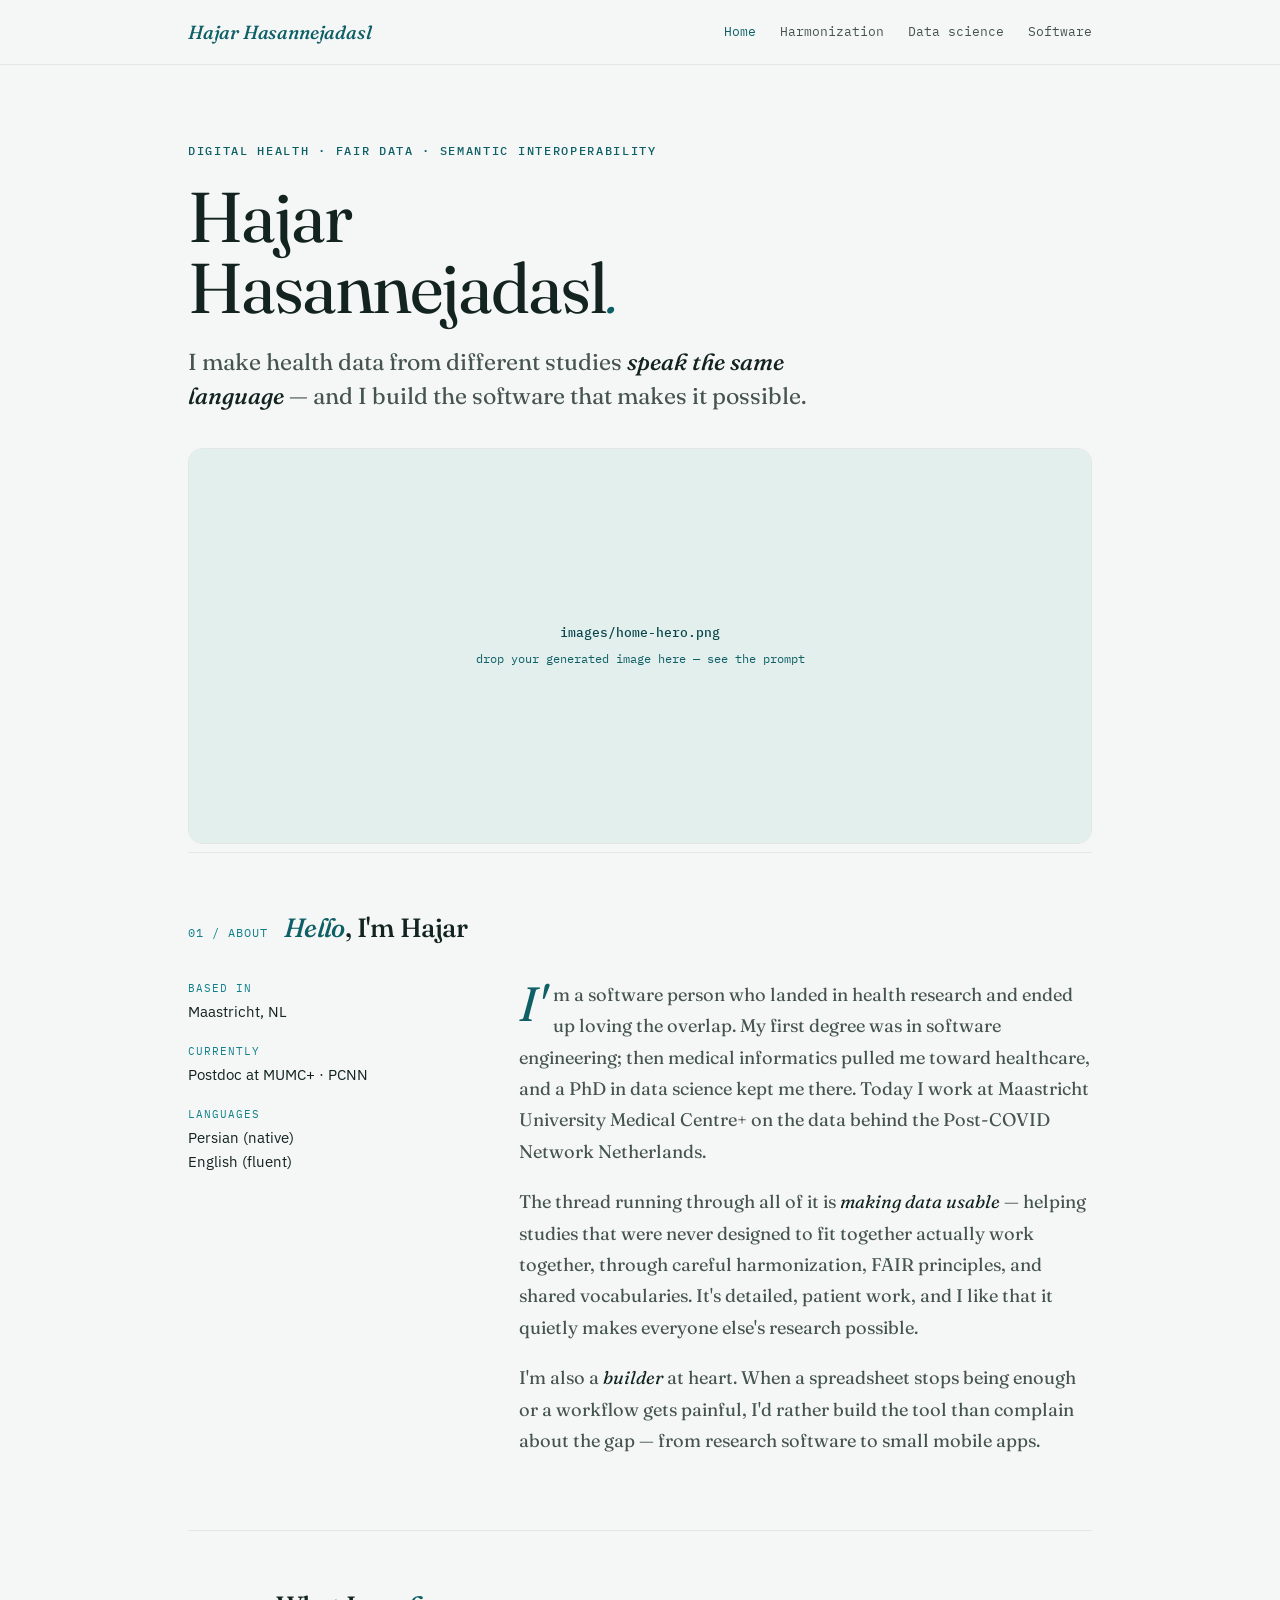
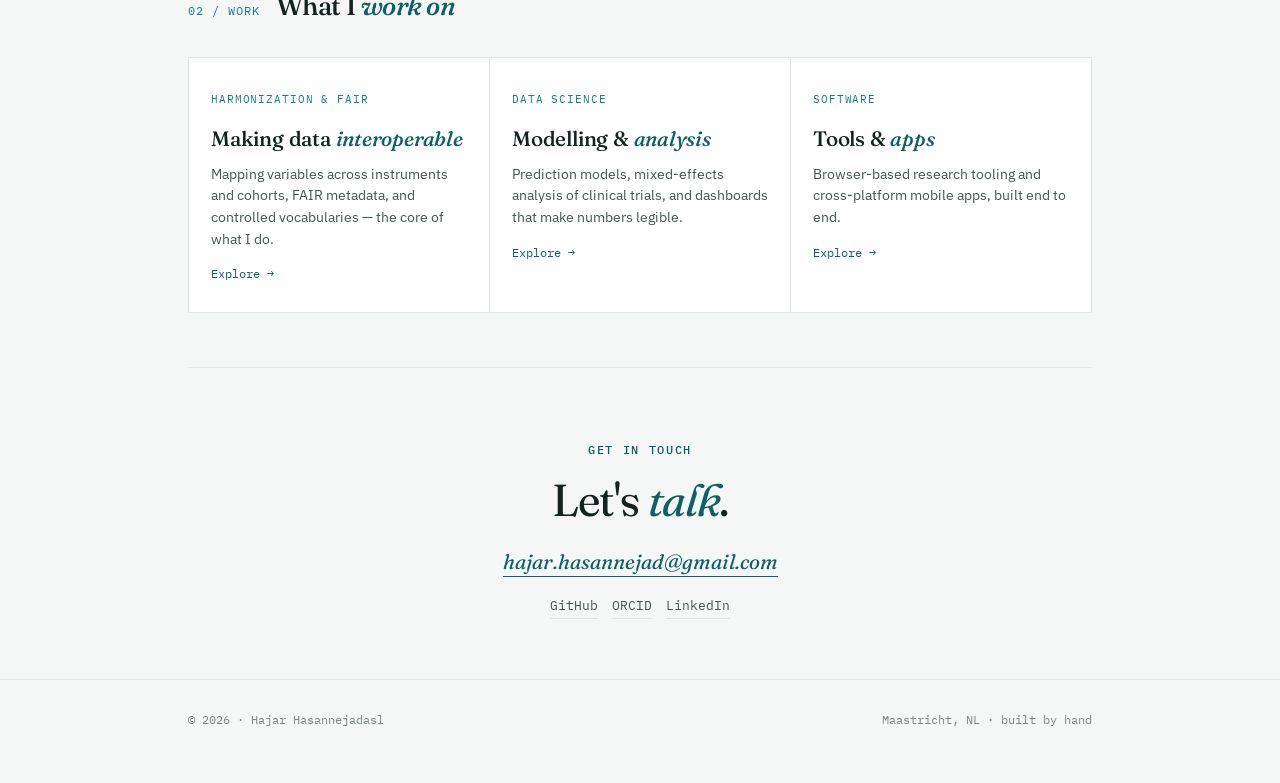
==== commit 9ec7e76b: "Add files via upload" ====
--- a/index.html
+++ b/index.html
@@ -14,13 +14,12 @@
 
 <header class="top">
   <div class="wrap">
-    <a href="index.html" class="monogram">H.H.</a>
+    <a href="index.html" class="brand">Hajar Hasannejadasl</a>
     <nav>
-      <a href="index.html" class="current">home</a>
-      <a href="harmonization.html">harmonization</a>
-      <a href="data-science.html">data science</a>
-      <a href="software.html">software</a>
-      <a href="research.html">research</a>
+      <a href="index.html" class="current">Home</a>
+      <a href="harmonization.html">Harmonization</a>
+      <a href="data-science.html">Data science</a>
+      <a href="software.html">Software</a>
     </nav>
   </div>
 </header>
@@ -36,35 +35,21 @@
       and I build the software that makes it possible.
     </p>
 
-    <div class="map reveal" role="img" aria-label="Three differently-named variables from different studies mapped to one shared concept: Age, LOINC code 30525-0.">
-      <div class="side">
-        <div class="src">leeftijd</div>
-        <div class="src">age_yrs</div>
-        <div class="src">alter</div>
-      </div>
-      <div class="arrows">
-        <svg viewBox="0 0 64 104" fill="none" xmlns="http://www.w3.org/2000/svg">
-          <path d="M2 16 C 34 16, 30 52, 62 52" stroke="#0F5F66" stroke-width="1.5"/>
-          <path d="M2 52 L 62 52" stroke="#0F5F66" stroke-width="1.5"/>
-          <path d="M2 88 C 34 88, 30 52, 62 52" stroke="#0F5F66" stroke-width="1.5"/>
-        </svg>
-      </div>
-      <div class="target"><b>Age</b><span class="code">LOINC 30525-0</span></div>
-      <div class="cap">Same concept, three names, three languages — reconciled once, reusable everywhere.</div>
-    </div>
+    <figure class="figure reveal">
+      <img src="images/home-hero.png" alt="Illustration of diverse health data streams converging into one harmonized structure">
+      <div class="ph"><b>images/home-hero.png</b><span>drop your generated image here — see the prompt</span></div>
+    </figure>
   </section>
 
   <!-- ===== ABOUT ===== -->
   <section class="ruled" id="about">
-    <div class="sec-head"><span class="idx">01</span><h2><em>Hello</em>, I'm Hajar</h2></div>
+    <div class="sec-head"><span class="idx">01 / about</span><h2><em>Hello</em>, I'm Hajar</h2></div>
     <div class="about-grid">
       <aside class="about-aside reveal">
         <dl>
           <dt>Based in</dt><dd>Maastricht, NL</dd>
           <dt>Currently</dt><dd>Postdoc at MUMC+ · PCNN</dd>
-          <dt>Originally from</dt><dd>Shiraz, Iran</dd>
-          <dt>Background</dt><dd>Software engineering → medical informatics → data science (PhD)</dd>
-          <dt>Languages</dt><dd>Persian (native)<br>English (fluent)<br>Dutch (working)</dd>
+          <dt>Languages</dt><dd>Persian (native)<br>English (fluent)</dd>
         </dl>
       </aside>
       <div class="about-body reveal">
@@ -83,8 +68,7 @@
         <p>
           I'm also a <em>builder</em> at heart. When a spreadsheet stops being enough or a workflow
           gets painful, I'd rather build the tool than complain about the gap — from research software
-          to small mobile apps. I care about tools that are honest about their limits and friendly to
-          whoever uses them when I'm not in the room.
+          to small mobile apps.
         </p>
       </div>
     </div>
@@ -92,31 +76,25 @@
 
   <!-- ===== AREAS ===== -->
   <section class="ruled" id="areas">
-    <div class="sec-head"><span class="idx">02</span><h2>What I <em>work on</em></h2></div>
+    <div class="sec-head"><span class="idx">02 / work</span><h2>What I <em>work on</em></h2></div>
     <div class="areas reveal">
       <a class="area" href="harmonization.html">
-        <span class="k">/ harmonization &amp; fair</span>
+        <span class="k">HARMONIZATION &amp; FAIR</span>
         <h3>Making data <em>interoperable</em></h3>
         <p>Mapping variables across instruments and cohorts, FAIR metadata, and controlled vocabularies — the core of what I do.</p>
-        <span class="go">explore →</span>
+        <span class="go">Explore →</span>
       </a>
       <a class="area" href="data-science.html">
-        <span class="k">/ data science</span>
+        <span class="k">DATA SCIENCE</span>
         <h3>Modelling &amp; <em>analysis</em></h3>
         <p>Prediction models, mixed-effects analysis of clinical trials, and dashboards that make numbers legible.</p>
-        <span class="go">explore →</span>
+        <span class="go">Explore →</span>
       </a>
       <a class="area" href="software.html">
-        <span class="k">/ software</span>
+        <span class="k">SOFTWARE</span>
         <h3>Tools &amp; <em>apps</em></h3>
         <p>Browser-based research tooling and cross-platform mobile apps, built end to end.</p>
-        <span class="go">explore →</span>
-      </a>
-      <a class="area" href="research.html">
-        <span class="k">/ research</span>
-        <h3>Digital health <em>research</em></h3>
-        <p>Medical informatics, shared decision-making in oncology, and publications on semantic harmonization.</p>
-        <span class="go">explore →</span>
+        <span class="go">Explore →</span>
       </a>
     </div>
   </section>
--- a/styles.css
+++ b/styles.css
@@ -1,20 +1,19 @@
 /* =========================================================
-   Hajar Hasannejadasl — shared design system
-   Warm-petrol identity: Fraunces (display/voice) +
-   IBM Plex Sans (body) + IBM Plex Mono (technical labels)
+   Hajar Hasannejadasl — shared design system (clean petrol)
+   Fraunces (display) + IBM Plex Sans (body) + IBM Plex Mono (labels)
    ========================================================= */
 
 :root{
-  --paper:#F4F2EC;        /* warm off-white */
-  --paper-2:#FBFAF5;      /* card surface */
-  --ink:#1B2321;          /* near-black, petrol-tinted */
-  --ink-soft:#4C554F;
-  --mute:#878C82;
-  --petrol:#0F5F66;       /* primary accent */
+  --paper:#F5F7F6;        /* clean cool off-white */
+  --paper-2:#FFFFFF;      /* cards / surfaces */
+  --ink:#132320;          /* deep petrol-ink */
+  --ink-soft:#46544F;
+  --mute:#7C877F;
+  --petrol:#0E5F66;       /* primary accent */
   --petrol-deep:#0A464C;
-  --petrol-pale:#E2ECEA;
-  --amber:#B0803A;        /* warm secondary, used sparingly */
-  --line:#DAD6C9;         /* warm hairline */
+  --petrol-bright:#12808A;/* small live accent */
+  --petrol-pale:#E3EFED;
+  --line:#E2E7E4;         /* cool hairline */
 
   --display:'Fraunces',Georgia,serif;
   --sans:'IBM Plex Sans',system-ui,sans-serif;
@@ -26,26 +25,18 @@
 body{
   background:var(--paper);color:var(--ink);
   font-family:var(--sans);font-size:16.5px;line-height:1.6;
-  -webkit-font-smoothing:antialiased;text-rendering:optimizeLegibility;
-  overflow-x:hidden;
-}
-/* faint dotted grid, quiet in the background */
-body::before{
-  content:"";position:fixed;inset:0;z-index:0;pointer-events:none;
-  background-image:radial-gradient(circle at 1px 1px,rgba(27,35,33,.035) 1px,transparent 0);
-  background-size:30px 30px;
+  -webkit-font-smoothing:antialiased;text-rendering:optimizeLegibility;overflow-x:hidden;
 }
 main{position:relative;z-index:1}
-.wrap{max-width:940px;margin:0 auto;padding:0 28px}
+.wrap{max-width:960px;margin:0 auto;padding:0 28px}
 a{color:inherit}
 
 .eyebrow{
-  font-family:var(--mono);font-size:12.5px;font-weight:500;
-  letter-spacing:.13em;text-transform:uppercase;color:var(--petrol);
+  font-family:var(--mono);font-size:12px;font-weight:500;
+  letter-spacing:.14em;text-transform:uppercase;color:var(--petrol);
 }
 em.hl{font-style:italic;color:var(--petrol)}
 
-/* placeholder marker */
 .todo{
   color:var(--petrol-deep);background:var(--petrol-pale);
   border-bottom:1.5px dashed var(--petrol);padding:0 4px;border-radius:2px;font-style:normal;
@@ -54,76 +45,72 @@
 /* ---------------- top bar ---------------- */
 header.top{
   position:sticky;top:0;z-index:20;
-  background:rgba(244,242,236,.9);backdrop-filter:blur(9px);
-  border-bottom:1px solid var(--line);
-}
-.top .wrap{display:flex;align-items:center;justify-content:space-between;height:62px;gap:18px}
-.monogram{
-  font-family:var(--display);font-style:italic;font-weight:500;
-  font-size:22px;letter-spacing:-.02em;color:var(--petrol);text-decoration:none;flex-shrink:0;
-}
-.top nav{display:flex;gap:20px;overflow-x:auto;scrollbar-width:none}
+  background:rgba(245,247,246,.92);backdrop-filter:blur(9px);border-bottom:1px solid var(--line);
+}
+.top .wrap{display:flex;align-items:center;justify-content:space-between;height:64px;gap:20px}
+.brand{
+  font-family:var(--display);font-style:italic;font-weight:500;font-size:19px;
+  letter-spacing:-.01em;color:var(--petrol);text-decoration:none;flex-shrink:0;white-space:nowrap;
+}
+.top nav{display:flex;gap:24px;overflow-x:auto;scrollbar-width:none}
 .top nav::-webkit-scrollbar{display:none}
 .top nav a{
-  font-family:var(--mono);font-size:13px;color:var(--ink-soft);
-  text-decoration:none;white-space:nowrap;padding:4px 0;position:relative;transition:color .2s;
+  font-family:var(--mono);font-size:13px;color:var(--ink-soft);text-decoration:none;
+  white-space:nowrap;padding:4px 0;position:relative;transition:color .2s;
 }
 .top nav a:hover{color:var(--petrol)}
 .top nav a.current{color:var(--petrol)}
-.top nav a.current::after{
-  content:"";position:absolute;left:0;right:0;bottom:-2px;height:1.5px;background:var(--petrol);
-}
-
-/* ---------------- hero / page head ---------------- */
-.hero{padding:72px 0 20px;position:relative}
+.top nav a.current::after{content:"";position:absolute;left:0;right:0;bottom:-2px;height:1.5px;background:var(--petrol)}
+
+/* ---------------- hero (home) ---------------- */
+.hero{padding:76px 0 8px}
 .hero .eyebrow{margin-bottom:22px}
 .hero h1{
-  font-family:var(--display);font-weight:400;font-size:clamp(2.6rem,7vw,4.6rem);
-  line-height:.98;letter-spacing:-.03em;
+  font-family:var(--display);font-weight:400;font-size:clamp(2.6rem,7vw,4.4rem);
+  line-height:1;letter-spacing:-.03em;
 }
 .hero h1 em{font-style:italic;font-weight:300;color:var(--petrol)}
 .hero .tagline{
-  font-family:var(--display);font-weight:400;font-size:clamp(1.15rem,2.2vw,1.5rem);
-  line-height:1.45;color:var(--ink-soft);max-width:40ch;margin-top:22px;
+  font-family:var(--display);font-weight:400;font-size:clamp(1.15rem,2.1vw,1.45rem);
+  line-height:1.45;color:var(--ink-soft);max-width:42ch;margin-top:22px;
 }
 .hero .tagline strong{font-weight:500;font-style:italic;color:var(--ink)}
 
-/* decorative asterisk echo (subtle, like the mapping star) */
-.hero::after{
-  content:"✳";position:absolute;top:44px;right:-10px;font-size:11rem;line-height:1;
-  color:var(--amber);opacity:.08;pointer-events:none;font-family:var(--display);
-}
-
-/* page-header variant for interior pages */
-.phead{padding:64px 0 8px}
+/* ---------------- interior page head ---------------- */
+.phead{padding:66px 0 8px}
 .phead .eyebrow{margin-bottom:18px}
 .phead h1{
-  font-family:var(--display);font-weight:400;font-size:clamp(2.2rem,5.5vw,3.4rem);
-  line-height:1.02;letter-spacing:-.025em;
+  font-family:var(--display);font-weight:400;font-size:clamp(2.1rem,5.2vw,3.2rem);
+  line-height:1.04;letter-spacing:-.025em;
 }
 .phead h1 em{font-style:italic;color:var(--petrol)}
-.phead .intro{
-  font-family:var(--display);font-size:1.15rem;line-height:1.6;color:var(--ink-soft);
-  max-width:56ch;margin-top:20px;
-}
+.phead .intro{font-family:var(--display);font-size:1.12rem;line-height:1.62;color:var(--ink-soft);max-width:58ch;margin-top:18px}
+
+/* ---------------- image slot (drop generated images here) ---------------- */
+.figure{margin:36px 0 0;border-radius:14px;overflow:hidden;border:1px solid var(--line);background:var(--paper-2);position:relative}
+.figure img{display:block;width:100%;height:auto}
+.figure .ph{display:none}
+.figure.missing{aspect-ratio:16/7}
+.figure.missing img{display:none}
+.figure.missing .ph{
+  display:flex;position:absolute;inset:0;flex-direction:column;align-items:center;justify-content:center;
+  gap:6px;background:var(--petrol-pale);color:var(--petrol-deep);font-family:var(--mono);font-size:13px;text-align:center;padding:20px;
+}
+.figure.missing .ph b{font-weight:500}
+.figure.missing .ph span{color:var(--petrol);font-size:11.5px}
+.figure figcaption{font-family:var(--mono);font-size:11.5px;color:var(--mute);padding:10px 14px;border-top:1px solid var(--line)}
 
 /* ---------------- harmonization mapping signature ---------------- */
 .map{
-  margin:44px 0 8px;border:1px solid var(--line);background:var(--paper-2);
+  margin:36px 0 0;border:1px solid var(--line);background:var(--paper-2);
   border-radius:14px;padding:26px 28px;font-family:var(--mono);
   display:grid;grid-template-columns:1fr auto 1fr;align-items:center;gap:8px;overflow:hidden;
 }
 .map .side{display:flex;flex-direction:column;gap:10px}
-.map .src{
-  font-size:14px;color:var(--mute);background:var(--paper);
-  border:1px solid var(--line);border-radius:7px;padding:7px 11px;white-space:nowrap;
-}
+.map .src{font-size:14px;color:var(--mute);background:var(--paper);border:1px solid var(--line);border-radius:7px;padding:7px 11px;white-space:nowrap}
 .map .arrows{position:relative;width:64px;height:104px}
 .map .arrows svg{position:absolute;inset:0;width:100%;height:100%}
-.map .target{
-  justify-self:start;display:inline-flex;flex-direction:column;gap:4px;
-  background:var(--petrol);color:#fff;border-radius:9px;padding:12px 16px;
-}
+.map .target{justify-self:start;display:inline-flex;flex-direction:column;gap:4px;background:var(--petrol);color:#fff;border-radius:9px;padding:12px 16px}
 .map .target b{font-family:var(--sans);font-weight:600;font-size:19px}
 .map .target .code{font-size:12.5px;color:#bfe0dd;letter-spacing:.03em}
 .map .cap{grid-column:1/-1;margin-top:18px;font-family:var(--sans);font-size:13.5px;color:var(--mute)}
@@ -134,63 +121,44 @@
 }
 
 /* ---------------- sections ---------------- */
-section{padding:52px 0}
+section{padding:54px 0}
 section.ruled{border-top:1px solid var(--line)}
-.sec-head{display:flex;align-items:baseline;gap:16px;margin-bottom:32px}
-.sec-head .idx{font-family:var(--mono);font-size:13px;color:var(--amber);letter-spacing:.06em}
-.sec-head h2{font-family:var(--display);font-weight:500;font-size:1.7rem;letter-spacing:-.02em}
+.sec-head{display:flex;align-items:baseline;gap:16px;margin-bottom:30px}
+.sec-head .idx{font-family:var(--mono);font-size:12px;color:var(--petrol-bright);letter-spacing:.08em;text-transform:uppercase}
+.sec-head h2{font-family:var(--display);font-weight:500;font-size:1.65rem;letter-spacing:-.02em}
 .sec-head h2 em{font-style:italic;color:var(--petrol)}
 
 /* ---------------- area cards (home) ---------------- */
-.areas{display:grid;grid-template-columns:1fr 1fr;gap:0;border-top:1px solid var(--line);border-left:1px solid var(--line)}
-.area{
-  display:block;text-decoration:none;padding:26px 24px;
-  border-right:1px solid var(--line);border-bottom:1px solid var(--line);
-  background:var(--paper);transition:background .25s;
-}
-.area:hover{background:var(--paper-2)}
-.area .k{font-family:var(--mono);font-size:11.5px;color:var(--amber);letter-spacing:.08em}
-.area h3{font-family:var(--display);font-weight:500;font-size:1.4rem;margin:12px 0 8px;letter-spacing:-.01em}
+.areas{display:grid;grid-template-columns:repeat(3,1fr);border-top:1px solid var(--line);border-left:1px solid var(--line)}
+.area{display:block;text-decoration:none;padding:26px 22px;border-right:1px solid var(--line);border-bottom:1px solid var(--line);background:var(--paper-2);transition:background .25s}
+.area:hover{background:var(--petrol-pale)}
+.area .k{font-family:var(--mono);font-size:11px;color:var(--petrol-bright);letter-spacing:.08em}
+.area h3{font-family:var(--display);font-weight:500;font-size:1.3rem;margin:12px 0 8px;letter-spacing:-.01em}
 .area h3 em{font-style:italic;color:var(--petrol)}
-.area p{font-size:14.5px;color:var(--ink-soft);line-height:1.55}
-.area .go{font-family:var(--mono);font-size:12.5px;color:var(--petrol);margin-top:14px;display:inline-block}
-.area:hover .go{color:var(--petrol-deep)}
-@media(max-width:600px){.areas{grid-template-columns:1fr}}
+.area p{font-size:14px;color:var(--ink-soft);line-height:1.55}
+.area .go{font-family:var(--mono);font-size:12px;color:var(--petrol);margin-top:14px;display:inline-block}
+@media(max-width:720px){.areas{grid-template-columns:1fr}}
 
 /* ---------------- about ---------------- */
 .about-grid{display:grid;grid-template-columns:1fr 2fr;gap:44px;align-items:start}
 .about-aside{font-family:var(--mono);font-size:13px;line-height:1.65}
-.about-aside dt{
-  text-transform:uppercase;letter-spacing:.09em;font-size:11px;
-  color:var(--amber);margin-top:18px;margin-bottom:3px;
-}
+.about-aside dt{text-transform:uppercase;letter-spacing:.09em;font-size:11px;color:var(--petrol-bright);margin-top:18px;margin-bottom:3px}
 .about-aside dt:first-child{margin-top:0}
 .about-aside dd{color:var(--ink);font-family:var(--sans);font-size:14.5px}
-.about-body p{
-  font-family:var(--display);font-size:1.16rem;line-height:1.72;color:var(--ink-soft);margin-bottom:1.2rem;
-}
-.about-body p:first-child::first-letter{
-  font-family:var(--display);font-size:3.1rem;font-style:italic;float:left;
-  line-height:.82;padding:.36rem .55rem 0 0;color:var(--petrol);
-}
+.about-body p{font-family:var(--display);font-size:1.14rem;line-height:1.72;color:var(--ink-soft);margin-bottom:1.2rem}
+.about-body p:first-child::first-letter{font-family:var(--display);font-size:3rem;font-style:italic;float:left;line-height:.82;padding:.34rem .5rem 0 0;color:var(--petrol)}
 .about-body p em{font-style:italic;color:var(--ink)}
-@media(max-width:640px){.about-grid{grid-template-columns:1fr;gap:28px}}
+@media(max-width:640px){.about-grid{grid-template-columns:1fr;gap:26px}}
 
 /* ---------------- work items ---------------- */
 .work{display:flex;flex-direction:column}
-.item{
-  display:grid;grid-template-columns:1fr auto;gap:6px 24px;
-  padding:24px 4px;border-top:1px solid var(--line);text-decoration:none;transition:padding-left .2s;
-}
+.item{display:grid;grid-template-columns:1fr auto;gap:6px 24px;padding:24px 4px;border-top:1px solid var(--line);text-decoration:none;transition:padding-left .2s}
 .item:first-child{border-top:none}
 .item:hover{padding-left:12px}
 .item:hover .ttl{color:var(--petrol)}
-.item .ttl{font-family:var(--display);font-weight:500;font-size:1.35rem;letter-spacing:-.01em;transition:color .18s}
-.item .desc{grid-column:1;max-width:62ch;color:var(--ink-soft);font-size:15px;margin-top:4px;line-height:1.6}
-.item .meta{
-  grid-column:2;grid-row:1;font-family:var(--mono);font-size:11px;letter-spacing:.06em;
-  text-transform:uppercase;color:var(--amber);text-align:right;white-space:nowrap;padding-top:6px;
-}
+.item .ttl{font-family:var(--display);font-weight:500;font-size:1.3rem;letter-spacing:-.01em;transition:color .18s}
+.item .desc{grid-column:1;max-width:64ch;color:var(--ink-soft);font-size:15px;margin-top:4px;line-height:1.6}
+.item .meta{grid-column:2;grid-row:1;font-family:var(--mono);font-size:11px;letter-spacing:.06em;text-transform:uppercase;color:var(--petrol-bright);text-align:right;white-space:nowrap;padding-top:6px}
 .item .tags{display:flex;flex-wrap:wrap;gap:7px;margin-top:12px;grid-column:1}
 .item .arrow{grid-column:2;grid-row:2;text-align:right;color:var(--line);font-size:15px}
 .item:hover .arrow{color:var(--petrol)}
@@ -200,39 +168,30 @@
   .item .arrow{display:none}
 }
 
-/* work item with visual (flagship) */
-.feature{
-  display:grid;grid-template-columns:1fr 1.4fr;gap:34px;align-items:start;
-  padding:28px 0 8px;
-}
-.feature .shot{
-  background:var(--paper-2);border:1px solid var(--line);border-radius:8px;overflow:hidden;
-  aspect-ratio:4/3;box-shadow:0 10px 26px -14px rgba(27,35,33,.22);
-}
+/* flagship feature */
+.feature{display:grid;grid-template-columns:1fr 1.4fr;gap:34px;align-items:start;padding:8px 0 0}
+.feature .shot{background:var(--paper-2);border:1px solid var(--line);border-radius:10px;overflow:hidden;aspect-ratio:4/3;box-shadow:0 12px 28px -16px rgba(19,35,32,.25)}
 .feature .shot svg{width:100%;height:100%;display:block}
-.feature .meta{font-family:var(--mono);font-size:11px;text-transform:uppercase;letter-spacing:.09em;color:var(--amber);margin-bottom:8px}
-.feature h3{font-family:var(--display);font-weight:500;font-size:1.55rem;letter-spacing:-.015em;margin-bottom:10px}
+.feature .meta{font-family:var(--mono);font-size:11px;text-transform:uppercase;letter-spacing:.09em;color:var(--petrol-bright);margin-bottom:8px}
+.feature h3{font-family:var(--display);font-weight:500;font-size:1.5rem;letter-spacing:-.015em;margin-bottom:10px}
 .feature p{color:var(--ink-soft);font-size:15px;line-height:1.65;margin-bottom:14px}
 .feature .links{display:flex;gap:18px;font-family:var(--mono);font-size:13px}
 .feature .links a{color:var(--petrol);text-decoration:none;border-bottom:1px solid var(--petrol);padding-bottom:1px}
-.feature .links a:hover{color:var(--amber);border-color:var(--amber)}
+.feature .links a:hover{color:var(--petrol-bright);border-color:var(--petrol-bright)}
 @media(max-width:640px){.feature{grid-template-columns:1fr;gap:20px}}
 
 /* ---------------- tags ---------------- */
 .tags{display:flex;flex-wrap:wrap;gap:8px}
-.tag{
-  font-family:var(--mono);font-size:12.5px;color:var(--ink);
-  border:1px solid var(--line);background:var(--paper-2);border-radius:7px;padding:6px 12px;
-}
+.tag{font-family:var(--mono);font-size:12.5px;color:var(--ink);border:1px solid var(--line);background:var(--paper-2);border-radius:7px;padding:6px 12px}
 .tag.key{border-color:var(--petrol);color:var(--petrol-deep);background:var(--petrol-pale)}
 
 /* ---------------- contact ---------------- */
-.contact{text-align:center;padding:70px 0 60px;border-top:1px solid var(--line)}
+.contact{text-align:center;padding:72px 0 60px;border-top:1px solid var(--line)}
 .contact .eyebrow{margin-bottom:16px}
-.contact h2{font-family:var(--display);font-weight:400;font-size:clamp(1.9rem,4.5vw,2.9rem);letter-spacing:-.025em;line-height:1.12;margin-bottom:20px}
+.contact h2{font-family:var(--display);font-weight:400;font-size:clamp(1.9rem,4.5vw,2.8rem);letter-spacing:-.025em;line-height:1.12;margin-bottom:20px}
 .contact h2 em{font-style:italic;color:var(--petrol)}
 .contact .email{font-family:var(--display);font-style:italic;font-size:1.3rem;color:var(--petrol);text-decoration:none;border-bottom:1px solid var(--petrol);padding-bottom:2px}
-.contact .email:hover{color:var(--amber);border-color:var(--amber)}
+.contact .email:hover{color:var(--petrol-bright);border-color:var(--petrol-bright)}
 .contact .more{margin-top:18px;font-family:var(--mono);font-size:13px;color:var(--mute);display:flex;gap:14px;justify-content:center;flex-wrap:wrap}
 .contact .more a{color:var(--ink-soft);text-decoration:none;border-bottom:1px solid var(--line);padding-bottom:1px}
 .contact .more a:hover{color:var(--petrol);border-color:var(--petrol)}
@@ -244,10 +203,10 @@
 
 :focus-visible{outline:2px solid var(--petrol);outline-offset:3px;border-radius:3px}
 
-/* ---------------- motion ---------------- */
+/* ---------------- motion (progressive: content visible without JS) ---------------- */
 @media(prefers-reduced-motion:no-preference){
-  .reveal{opacity:0;transform:translateY(16px);transition:opacity .7s ease,transform .7s ease}
-  .reveal.in{opacity:1;transform:none}
-  .map path{stroke-dasharray:120;stroke-dashoffset:120;animation:draw 1s ease .45s forwards}
+  html.js .reveal{opacity:0;transform:translateY(14px);transition:opacity .6s ease,transform .6s ease}
+  html.js .reveal.in{opacity:1;transform:none}
+  .map path{stroke-dasharray:120;stroke-dashoffset:120;animation:draw 1s ease .4s forwards}
   @keyframes draw{to{stroke-dashoffset:0}}
 }
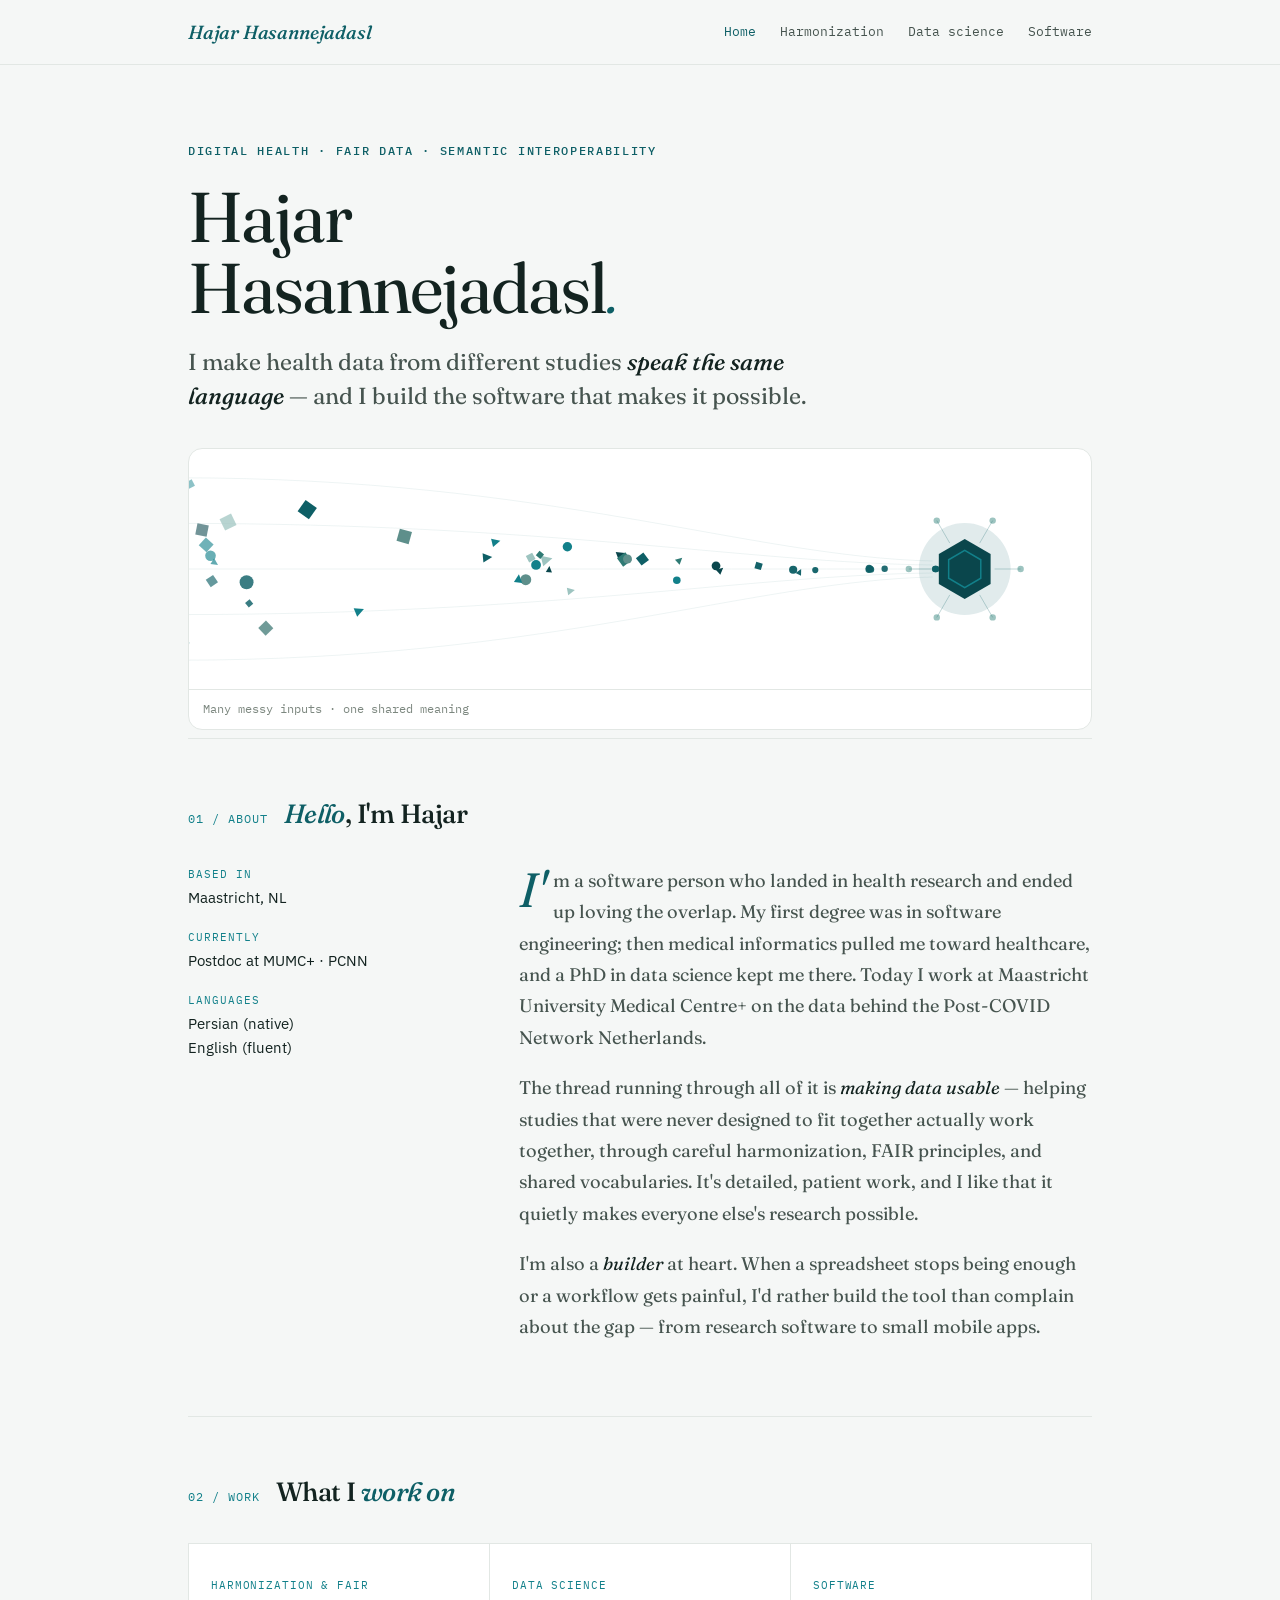
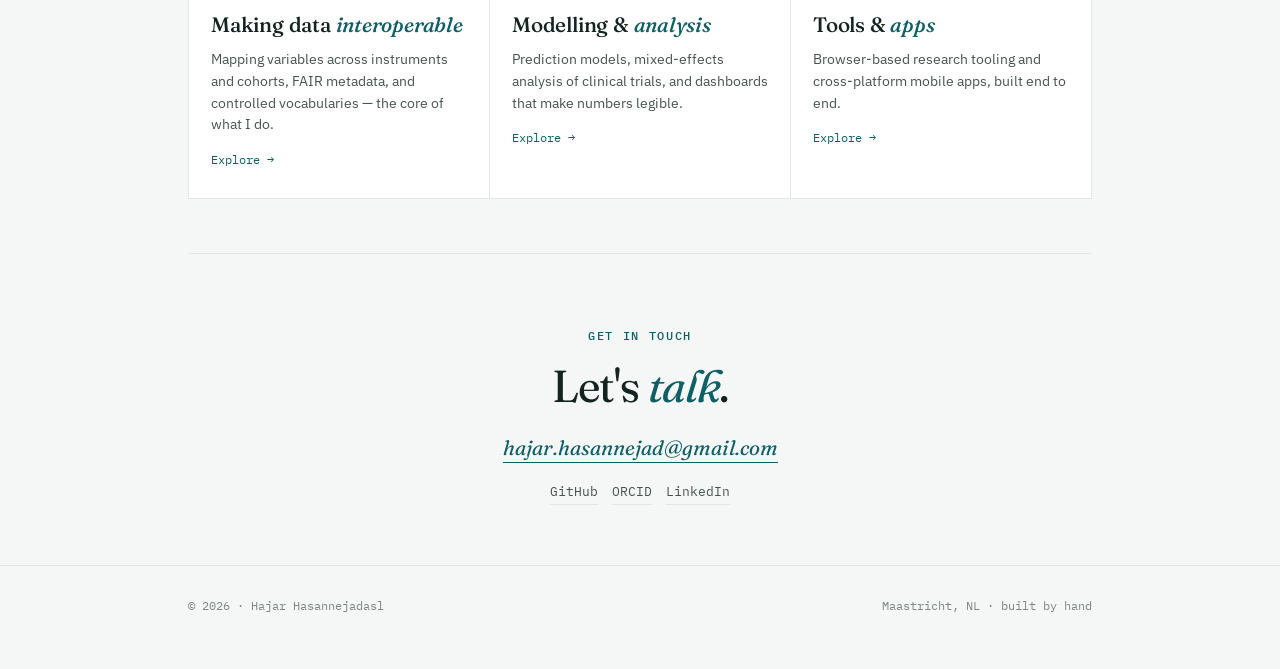
==== commit c7ce95bf: "Add files via upload" ====
--- a/index.html
+++ b/index.html
@@ -35,10 +35,10 @@
       and I build the software that makes it possible.
     </p>
 
-    <figure class="figure reveal">
-      <img src="images/home-hero.png" alt="Illustration of diverse health data streams converging into one harmonized structure">
-      <div class="ph"><b>images/home-hero.png</b><span>drop your generated image here — see the prompt</span></div>
-    </figure>
+    <div class="flow-wrap reveal" aria-hidden="true">
+      <canvas id="flow"></canvas>
+      <div class="flow-cap">Many messy inputs · one shared meaning</div>
+    </div>
   </section>
 
   <!-- ===== ABOUT ===== -->
@@ -121,5 +121,6 @@
 </footer>
 
 <script src="main.js"></script>
+<script src="flow.js"></script>
 </body>
 </html>
--- a/styles.css
+++ b/styles.css
@@ -85,6 +85,12 @@
 }
 .phead h1 em{font-style:italic;color:var(--petrol)}
 .phead .intro{font-family:var(--display);font-size:1.12rem;line-height:1.62;color:var(--ink-soft);max-width:58ch;margin-top:18px}
+
+/* ---------------- flow animation (home hero) ---------------- */
+.flow-wrap{margin:36px 0 0;border:1px solid var(--line);border-radius:14px;background:var(--paper-2);overflow:hidden;position:relative}
+.flow-wrap canvas{display:block;width:100%;height:240px}
+.flow-cap{font-family:var(--mono);font-size:11.5px;color:var(--mute);padding:10px 14px;border-top:1px solid var(--line)}
+@media(max-width:560px){.flow-wrap canvas{height:190px}}
 
 /* ---------------- image slot (drop generated images here) ---------------- */
 .figure{margin:36px 0 0;border-radius:14px;overflow:hidden;border:1px solid var(--line);background:var(--paper-2);position:relative}
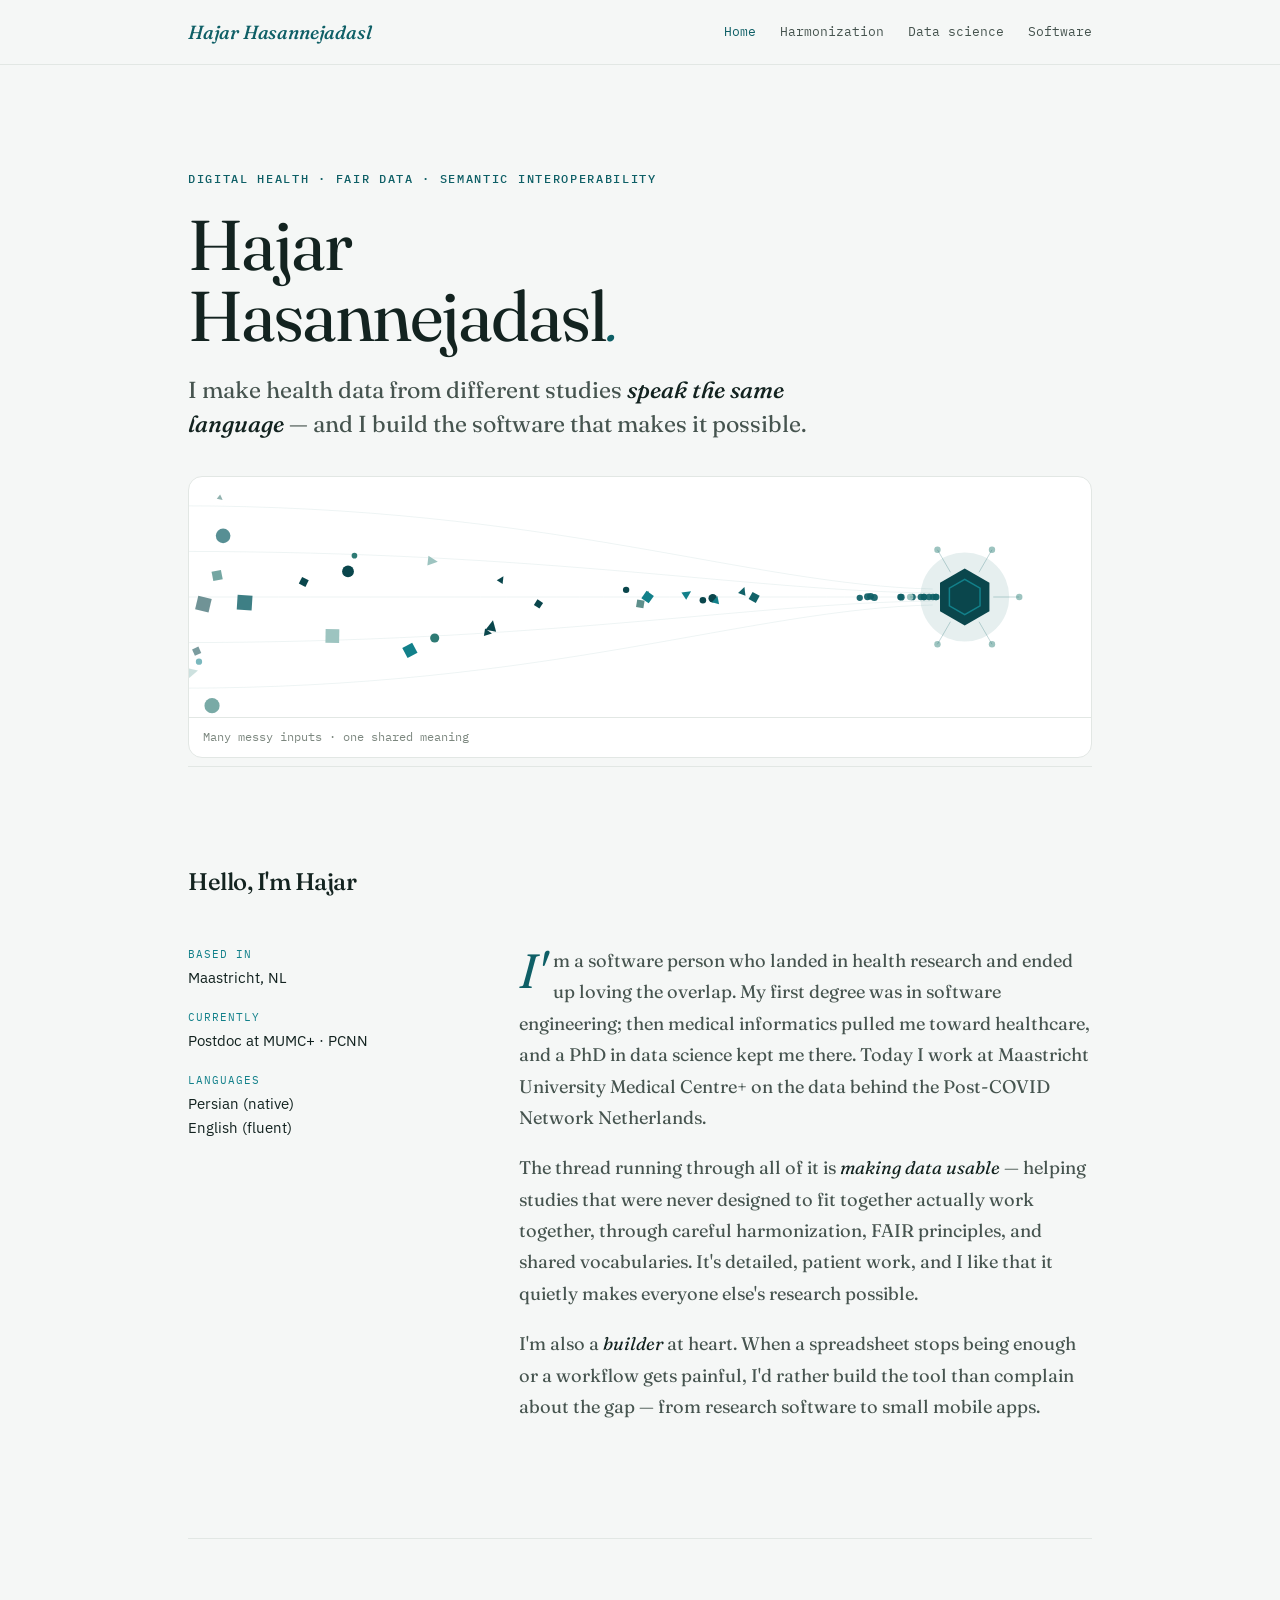
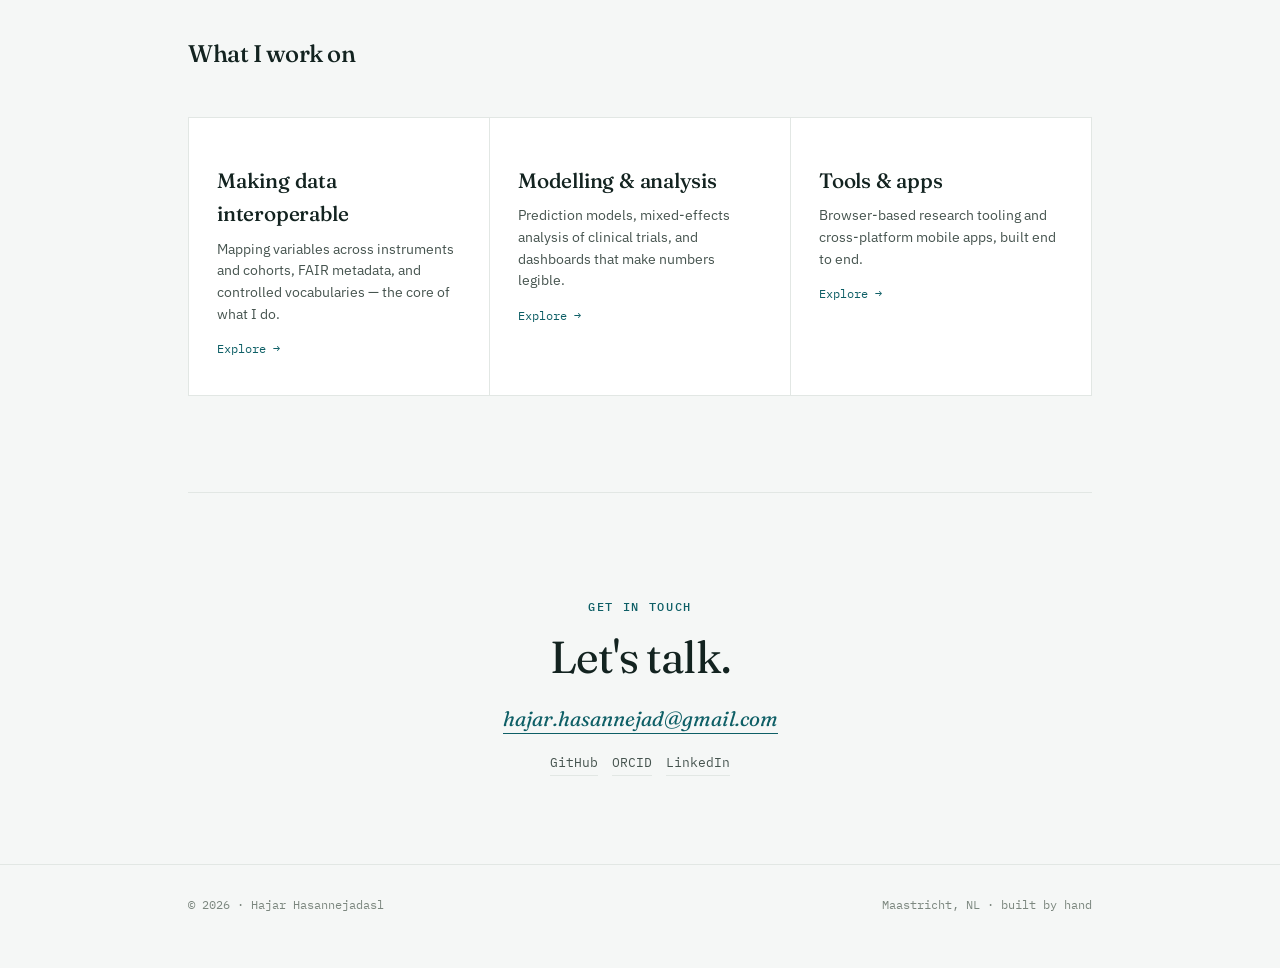
==== commit d2bcc952: "Add files via upload" ====
--- a/index.html
+++ b/index.html
@@ -43,7 +43,7 @@
 
   <!-- ===== ABOUT ===== -->
   <section class="ruled" id="about">
-    <div class="sec-head"><span class="idx">01 / about</span><h2><em>Hello</em>, I'm Hajar</h2></div>
+    <div class="sec-head"><h2>Hello, I'm Hajar</h2></div>
     <div class="about-grid">
       <aside class="about-aside reveal">
         <dl>
@@ -76,23 +76,20 @@
 
   <!-- ===== AREAS ===== -->
   <section class="ruled" id="areas">
-    <div class="sec-head"><span class="idx">02 / work</span><h2>What I <em>work on</em></h2></div>
+    <div class="sec-head"><h2>What I work on</h2></div>
     <div class="areas reveal">
       <a class="area" href="harmonization.html">
-        <span class="k">HARMONIZATION &amp; FAIR</span>
-        <h3>Making data <em>interoperable</em></h3>
+        <h3>Making data interoperable</h3>
         <p>Mapping variables across instruments and cohorts, FAIR metadata, and controlled vocabularies — the core of what I do.</p>
         <span class="go">Explore →</span>
       </a>
       <a class="area" href="data-science.html">
-        <span class="k">DATA SCIENCE</span>
-        <h3>Modelling &amp; <em>analysis</em></h3>
+        <h3>Modelling &amp; analysis</h3>
         <p>Prediction models, mixed-effects analysis of clinical trials, and dashboards that make numbers legible.</p>
         <span class="go">Explore →</span>
       </a>
       <a class="area" href="software.html">
-        <span class="k">SOFTWARE</span>
-        <h3>Tools &amp; <em>apps</em></h3>
+        <h3>Tools &amp; apps</h3>
         <p>Browser-based research tooling and cross-platform mobile apps, built end to end.</p>
         <span class="go">Explore →</span>
       </a>
@@ -102,7 +99,7 @@
   <!-- ===== CONTACT ===== -->
   <section class="contact" id="contact">
     <div class="eyebrow">Get in touch</div>
-    <h2>Let's <em>talk</em>.</h2>
+    <h2>Let's talk.</h2>
     <a class="email" href="mailto:hajar.hasannejad@gmail.com">hajar.hasannejad@gmail.com</a>
     <div class="more">
       <a href="https://github.com/Hajarhn">GitHub</a>
--- a/styles.css
+++ b/styles.css
@@ -63,7 +63,7 @@
 .top nav a.current::after{content:"";position:absolute;left:0;right:0;bottom:-2px;height:1.5px;background:var(--petrol)}
 
 /* ---------------- hero (home) ---------------- */
-.hero{padding:76px 0 8px}
+.hero{padding:104px 0 8px}
 .hero .eyebrow{margin-bottom:22px}
 .hero h1{
   font-family:var(--display);font-weight:400;font-size:clamp(2.6rem,7vw,4.4rem);
@@ -77,7 +77,7 @@
 .hero .tagline strong{font-weight:500;font-style:italic;color:var(--ink)}
 
 /* ---------------- interior page head ---------------- */
-.phead{padding:66px 0 8px}
+.phead{padding:96px 0 8px}
 .phead .eyebrow{margin-bottom:18px}
 .phead h1{
   font-family:var(--display);font-weight:400;font-size:clamp(2.1rem,5.2vw,3.2rem);
@@ -113,10 +113,10 @@
   display:grid;grid-template-columns:1fr auto 1fr;align-items:center;gap:8px;overflow:hidden;
 }
 .map .side{display:flex;flex-direction:column;gap:10px}
-.map .src{font-size:14px;color:var(--mute);background:var(--paper);border:1px solid var(--line);border-radius:7px;padding:7px 11px;white-space:nowrap}
+.map .src{font-size:14px;color:var(--mute);background:var(--paper);border:1px solid var(--line);border-radius:7px;padding:7px 11px;white-space:nowrap;min-width:150px;min-height:34px}
 .map .arrows{position:relative;width:64px;height:104px}
 .map .arrows svg{position:absolute;inset:0;width:100%;height:100%}
-.map .target{justify-self:start;display:inline-flex;flex-direction:column;gap:4px;background:var(--petrol);color:#fff;border-radius:9px;padding:12px 16px}
+.map .target{justify-self:start;display:inline-flex;flex-direction:column;gap:4px;background:var(--petrol);color:#fff;border-radius:9px;padding:12px 16px;min-width:170px;min-height:64px}
 .map .target b{font-family:var(--sans);font-weight:600;font-size:19px}
 .map .target .code{font-size:12.5px;color:#bfe0dd;letter-spacing:.03em}
 .map .cap{grid-column:1/-1;margin-top:18px;font-family:var(--sans);font-size:13.5px;color:var(--mute)}
@@ -127,16 +127,16 @@
 }
 
 /* ---------------- sections ---------------- */
-section{padding:54px 0}
+section{padding:96px 0}
 section.ruled{border-top:1px solid var(--line)}
-.sec-head{display:flex;align-items:baseline;gap:16px;margin-bottom:30px}
+.sec-head{margin-bottom:44px}
 .sec-head .idx{font-family:var(--mono);font-size:12px;color:var(--petrol-bright);letter-spacing:.08em;text-transform:uppercase}
-.sec-head h2{font-family:var(--display);font-weight:500;font-size:1.65rem;letter-spacing:-.02em}
+.sec-head h2{font-family:var(--display);font-weight:500;font-size:1.5rem;letter-spacing:-.02em;color:var(--ink)}
 .sec-head h2 em{font-style:italic;color:var(--petrol)}
 
 /* ---------------- area cards (home) ---------------- */
 .areas{display:grid;grid-template-columns:repeat(3,1fr);border-top:1px solid var(--line);border-left:1px solid var(--line)}
-.area{display:block;text-decoration:none;padding:26px 22px;border-right:1px solid var(--line);border-bottom:1px solid var(--line);background:var(--paper-2);transition:background .25s}
+.area{display:block;text-decoration:none;padding:34px 28px;border-right:1px solid var(--line);border-bottom:1px solid var(--line);background:var(--paper-2);transition:background .25s}
 .area:hover{background:var(--petrol-pale)}
 .area .k{font-family:var(--mono);font-size:11px;color:var(--petrol-bright);letter-spacing:.08em}
 .area h3{font-family:var(--display);font-weight:500;font-size:1.3rem;margin:12px 0 8px;letter-spacing:-.01em}
@@ -158,7 +158,7 @@
 
 /* ---------------- work items ---------------- */
 .work{display:flex;flex-direction:column}
-.item{display:grid;grid-template-columns:1fr auto;gap:6px 24px;padding:24px 4px;border-top:1px solid var(--line);text-decoration:none;transition:padding-left .2s}
+.item{display:grid;grid-template-columns:1fr auto;gap:6px 24px;padding:32px 4px;border-top:1px solid var(--line);text-decoration:none;transition:padding-left .2s}
 .item:first-child{border-top:none}
 .item:hover{padding-left:12px}
 .item:hover .ttl{color:var(--petrol)}
@@ -192,7 +192,10 @@
 .tag.key{border-color:var(--petrol);color:var(--petrol-deep);background:var(--petrol-pale)}
 
 /* ---------------- contact ---------------- */
-.contact{text-align:center;padding:72px 0 60px;border-top:1px solid var(--line)}
+.contact{text-align:center;padding:104px 0 88px;border-top:1px solid var(--line)}
+.contact.compact{padding:64px 0 56px}
+.contact.compact h2{font-size:1.5rem;margin-bottom:14px}
+.contact.compact .email{font-size:1.05rem}
 .contact .eyebrow{margin-bottom:16px}
 .contact h2{font-family:var(--display);font-weight:400;font-size:clamp(1.9rem,4.5vw,2.8rem);letter-spacing:-.025em;line-height:1.12;margin-bottom:20px}
 .contact h2 em{font-style:italic;color:var(--petrol)}
@@ -213,6 +216,4 @@
 @media(prefers-reduced-motion:no-preference){
   html.js .reveal{opacity:0;transform:translateY(14px);transition:opacity .6s ease,transform .6s ease}
   html.js .reveal.in{opacity:1;transform:none}
-  .map path{stroke-dasharray:120;stroke-dashoffset:120;animation:draw 1s ease .4s forwards}
-  @keyframes draw{to{stroke-dashoffset:0}}
-}
+}
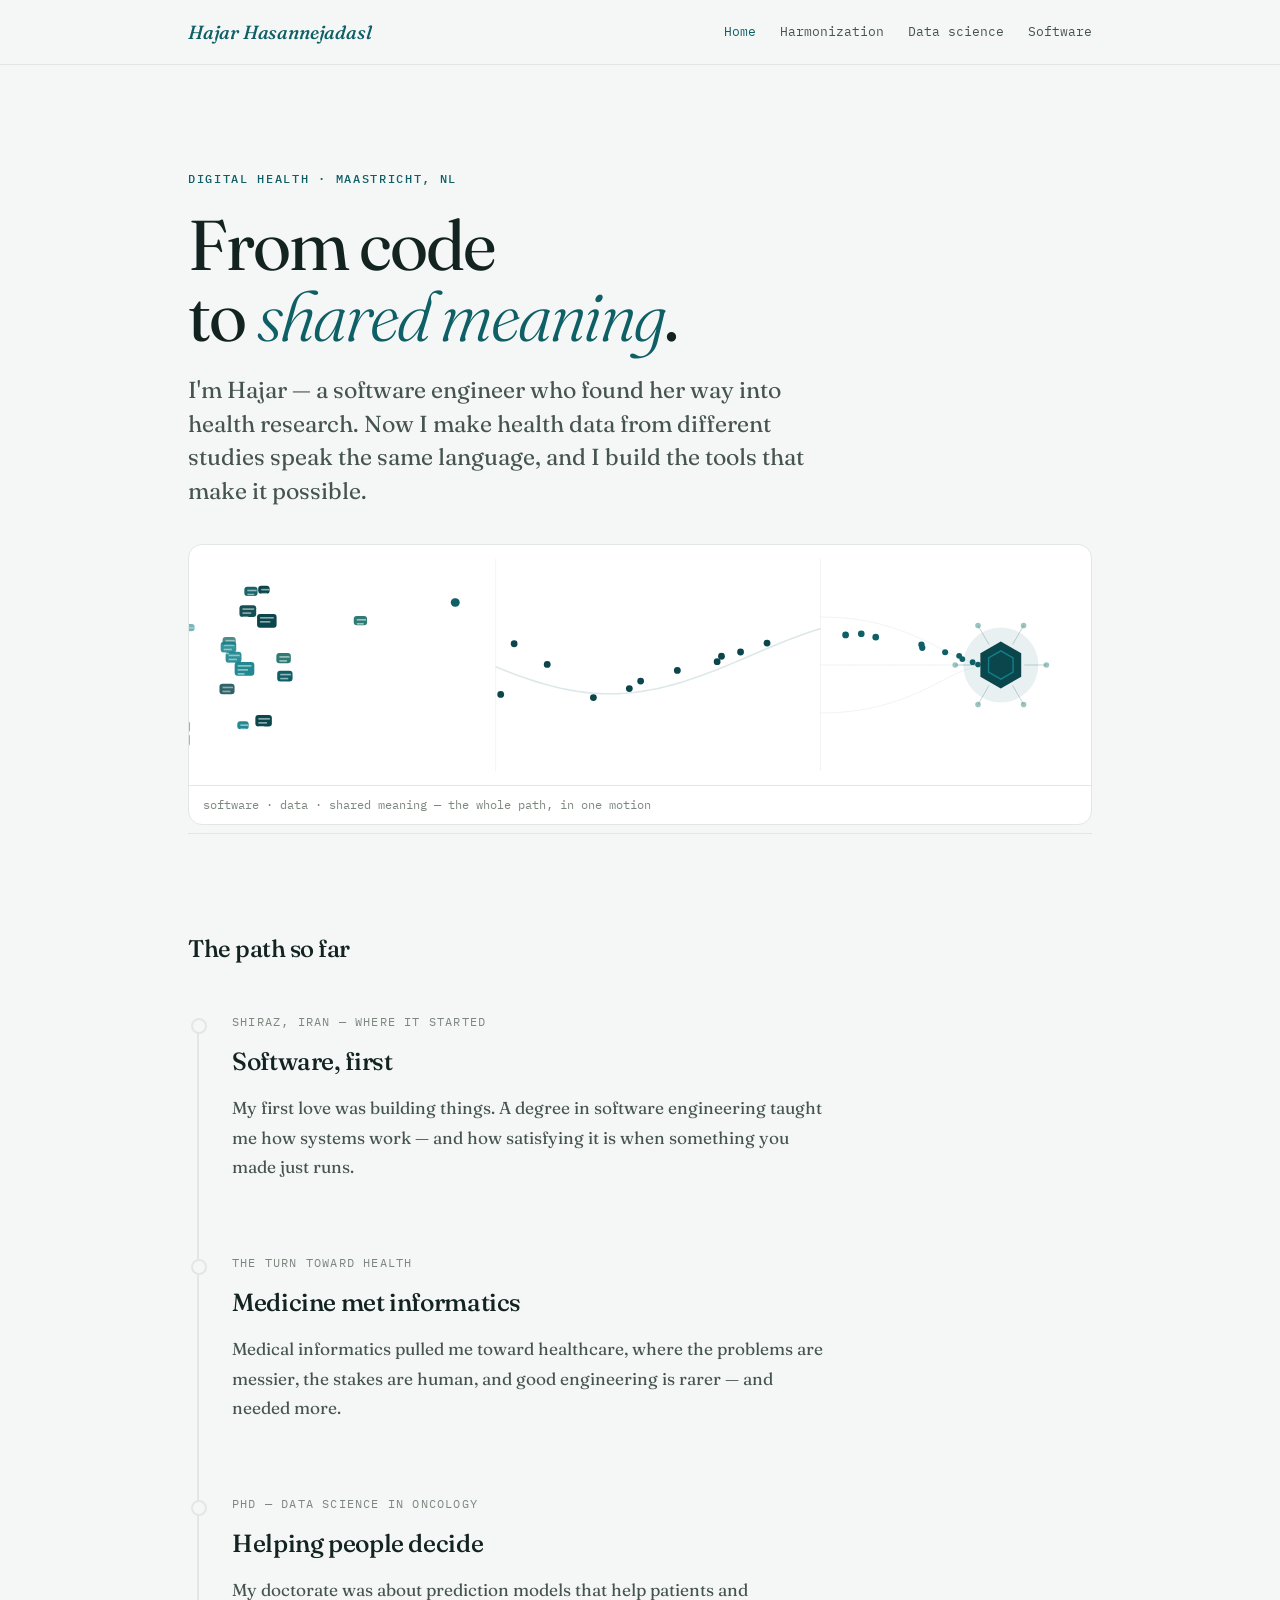
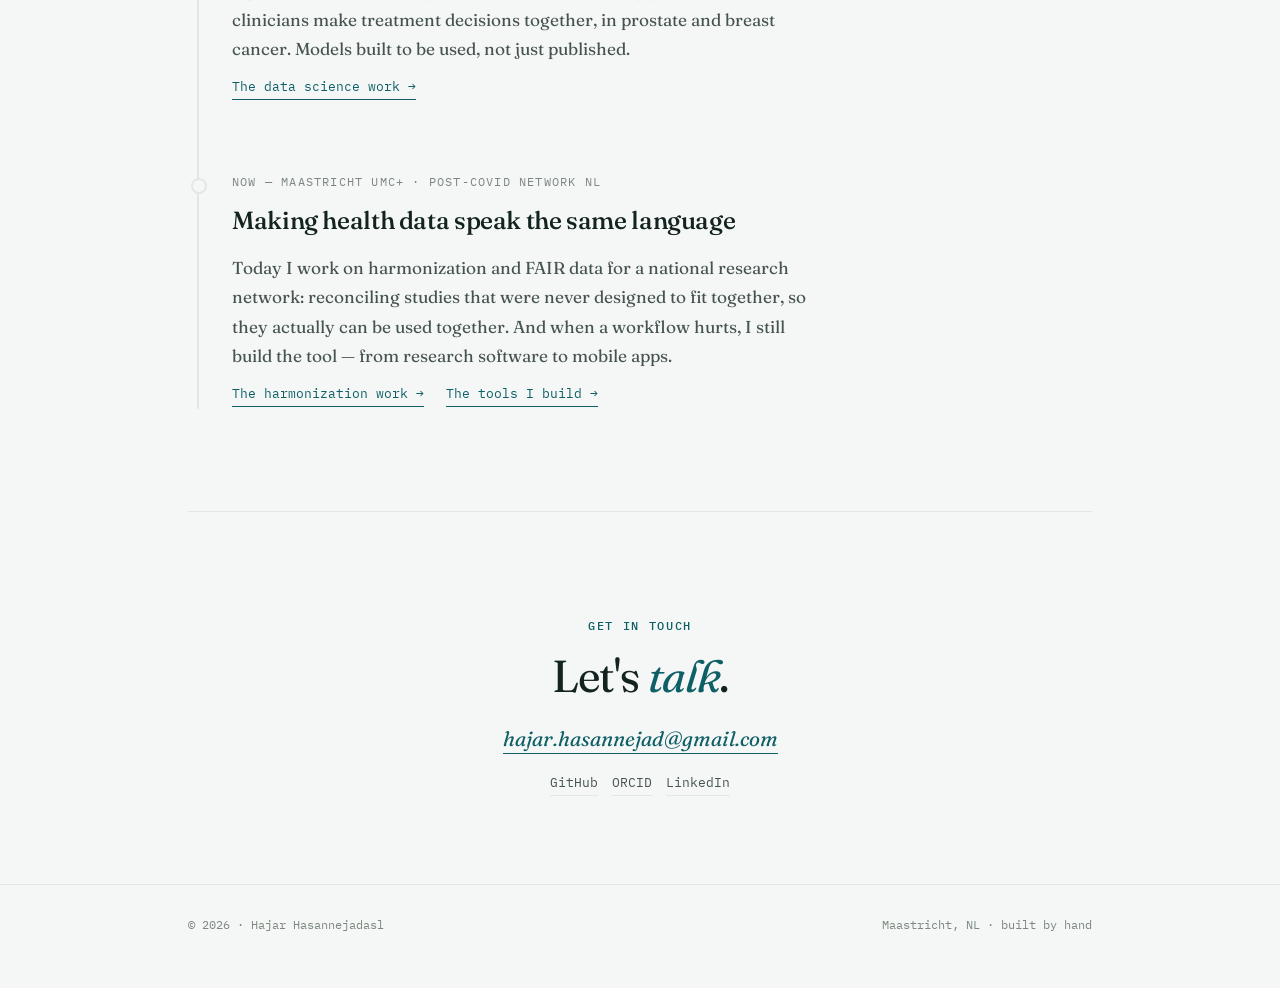
==== commit e2c4449b: "Add files via upload" ====
--- a/index.html
+++ b/index.html
@@ -4,7 +4,7 @@
 <meta charset="UTF-8">
 <meta name="viewport" content="width=device-width, initial-scale=1.0">
 <title>Hajar Hasannejadasl — Health data harmonization & digital health</title>
-<meta name="description" content="Researcher and builder in health data harmonization, FAIR data, data science, and digital health. Based in Maastricht, Netherlands.">
+<meta name="description" content="From software engineering to health data harmonization — researcher and builder in digital health, based in Maastricht, Netherlands.">
 <link rel="preconnect" href="https://fonts.googleapis.com">
 <link rel="preconnect" href="https://fonts.gstatic.com" crossorigin>
 <link href="https://fonts.googleapis.com/css2?family=Fraunces:ital,opsz,wght@0,9..144,400;0,9..144,500;1,9..144,300;1,9..144,400&family=IBM+Plex+Mono:wght@400;500&family=IBM+Plex+Sans:wght@400;500;600&display=swap" rel="stylesheet">
@@ -28,78 +28,77 @@
 
   <!-- ===== HERO ===== -->
   <section class="hero">
-    <div class="eyebrow reveal">Digital health · FAIR data · semantic interoperability</div>
-    <h1 class="reveal">Hajar<br>Hasannejadasl<em>.</em></h1>
+    <div class="eyebrow reveal">Digital health · Maastricht, NL</div>
+    <h1 class="reveal">From code<br>to <em>shared meaning</em>.</h1>
     <p class="tagline reveal">
-      I make health data from different studies <strong>speak the same language</strong> —
-      and I build the software that makes it possible.
+      I'm Hajar — a software engineer who found her way into health research.
+      Now I make health data from different studies speak the same language,
+      and I build the tools that make it possible.
     </p>
 
     <div class="flow-wrap reveal" aria-hidden="true">
       <canvas id="flow"></canvas>
-      <div class="flow-cap">Many messy inputs · one shared meaning</div>
+      <div class="flow-cap">software · data · shared meaning — the whole path, in one motion</div>
     </div>
   </section>
 
-  <!-- ===== ABOUT ===== -->
-  <section class="ruled" id="about">
-    <div class="sec-head"><h2>Hello, I'm Hajar</h2></div>
-    <div class="about-grid">
-      <aside class="about-aside reveal">
-        <dl>
-          <dt>Based in</dt><dd>Maastricht, NL</dd>
-          <dt>Currently</dt><dd>Postdoc at MUMC+ · PCNN</dd>
-          <dt>Languages</dt><dd>Persian (native)<br>English (fluent)</dd>
-        </dl>
-      </aside>
-      <div class="about-body reveal">
+  <!-- ===== JOURNEY ===== -->
+  <section class="ruled" id="journey-sec">
+    <div class="sec-head"><h2>The path so far</h2></div>
+
+    <div class="journey">
+      <div class="jline"><div class="jline-fill"></div></div>
+
+      <article class="stop reveal">
+        <div class="stop-era">Shiraz, Iran — where it started</div>
+        <h3>Software, first</h3>
         <p>
-          I'm a software person who landed in health research and ended up loving the overlap.
-          My first degree was in software engineering; then medical informatics pulled me toward
-          healthcare, and a PhD in data science kept me there. Today I work at Maastricht University
-          Medical Centre+ on the data behind the Post-COVID Network Netherlands.
+          My first love was building things. A degree in software engineering taught me
+          how systems work — and how satisfying it is when something you made just runs.
         </p>
+      </article>
+
+      <article class="stop reveal">
+        <div class="stop-era">The turn toward health</div>
+        <h3>Medicine met informatics</h3>
         <p>
-          The thread running through all of it is <em>making data usable</em> — helping studies that
-          were never designed to fit together actually work together, through careful harmonization,
-          FAIR principles, and shared vocabularies. It's detailed, patient work, and I like that it
-          quietly makes everyone else's research possible.
+          Medical informatics pulled me toward healthcare, where the problems are messier,
+          the stakes are human, and good engineering is rarer — and needed more.
         </p>
+      </article>
+
+      <article class="stop reveal">
+        <div class="stop-era">PhD — data science in oncology</div>
+        <h3>Helping people decide</h3>
         <p>
-          I'm also a <em>builder</em> at heart. When a spreadsheet stops being enough or a workflow
-          gets painful, I'd rather build the tool than complain about the gap — from research software
-          to small mobile apps.
+          My doctorate was about prediction models that help patients and clinicians make
+          treatment decisions together, in prostate and breast cancer. Models built to be
+          used, not just published.
         </p>
-      </div>
-    </div>
-  </section>
+        <a class="stop-link" href="data-science.html">The data science work →</a>
+      </article>
 
-  <!-- ===== AREAS ===== -->
-  <section class="ruled" id="areas">
-    <div class="sec-head"><h2>What I work on</h2></div>
-    <div class="areas reveal">
-      <a class="area" href="harmonization.html">
-        <h3>Making data interoperable</h3>
-        <p>Mapping variables across instruments and cohorts, FAIR metadata, and controlled vocabularies — the core of what I do.</p>
-        <span class="go">Explore →</span>
-      </a>
-      <a class="area" href="data-science.html">
-        <h3>Modelling &amp; analysis</h3>
-        <p>Prediction models, mixed-effects analysis of clinical trials, and dashboards that make numbers legible.</p>
-        <span class="go">Explore →</span>
-      </a>
-      <a class="area" href="software.html">
-        <h3>Tools &amp; apps</h3>
-        <p>Browser-based research tooling and cross-platform mobile apps, built end to end.</p>
-        <span class="go">Explore →</span>
-      </a>
+      <article class="stop reveal">
+        <div class="stop-era">Now — Maastricht UMC+ · Post-COVID Network NL</div>
+        <h3>Making health data speak the same language</h3>
+        <p>
+          Today I work on harmonization and FAIR data for a national research network:
+          reconciling studies that were never designed to fit together, so they actually
+          can be used together. And when a workflow hurts, I still build the tool —
+          from research software to mobile apps.
+        </p>
+        <div class="stop-links">
+          <a class="stop-link" href="harmonization.html">The harmonization work →</a>
+          <a class="stop-link" href="software.html">The tools I build →</a>
+        </div>
+      </article>
     </div>
   </section>
 
   <!-- ===== CONTACT ===== -->
   <section class="contact" id="contact">
     <div class="eyebrow">Get in touch</div>
-    <h2>Let's talk.</h2>
+    <h2>Let's <em>talk</em>.</h2>
     <a class="email" href="mailto:hajar.hasannejad@gmail.com">hajar.hasannejad@gmail.com</a>
     <div class="more">
       <a href="https://github.com/Hajarhn">GitHub</a>
@@ -119,5 +118,6 @@
 
 <script src="main.js"></script>
 <script src="flow.js"></script>
+<script src="journey.js"></script>
 </body>
 </html>
--- a/styles.css
+++ b/styles.css
@@ -85,6 +85,32 @@
 }
 .phead h1 em{font-style:italic;color:var(--petrol)}
 .phead .intro{font-family:var(--display);font-size:1.12rem;line-height:1.62;color:var(--ink-soft);max-width:58ch;margin-top:18px}
+
+/* ---------------- journey timeline ---------------- */
+.journey{position:relative;padding-left:44px;max-width:640px}
+.jline{position:absolute;left:9px;top:6px;bottom:6px;width:2px;background:var(--line);border-radius:2px}
+.jline-fill{position:absolute;left:0;top:0;width:100%;height:0;background:var(--petrol);border-radius:2px;transition:height .15s linear}
+.stop{position:relative;padding:0 0 72px}
+.stop:last-child{padding-bottom:8px}
+.stop::before{
+  content:"";position:absolute;left:-41px;top:6px;width:12px;height:12px;border-radius:50%;
+  background:var(--paper);border:2px solid var(--line);transition:border-color .4s ease,background .4s ease,box-shadow .4s ease;
+}
+.stop.lit::before{border-color:var(--petrol);background:var(--petrol);box-shadow:0 0 0 5px var(--petrol-pale)}
+.stop-era{
+  font-family:var(--mono);font-size:12px;letter-spacing:.1em;text-transform:uppercase;
+  color:var(--mute);margin-bottom:10px;transition:color .4s ease;
+}
+.stop.lit .stop-era{color:var(--petrol-bright)}
+.stop h3{font-family:var(--display);font-weight:500;font-size:1.55rem;letter-spacing:-.015em;margin-bottom:12px}
+.stop p{font-family:var(--display);font-size:1.08rem;line-height:1.7;color:var(--ink-soft);max-width:54ch}
+.stop-link{
+  display:inline-block;margin-top:14px;font-family:var(--mono);font-size:13px;color:var(--petrol);
+  text-decoration:none;border-bottom:1px solid var(--petrol);padding-bottom:1px;
+}
+.stop-link:hover{color:var(--petrol-bright);border-color:var(--petrol-bright)}
+.stop-links{display:flex;gap:22px;flex-wrap:wrap}
+@media(max-width:560px){.journey{padding-left:34px}.stop::before{left:-31px}}
 
 /* ---------------- flow animation (home hero) ---------------- */
 .flow-wrap{margin:36px 0 0;border:1px solid var(--line);border-radius:14px;background:var(--paper-2);overflow:hidden;position:relative}
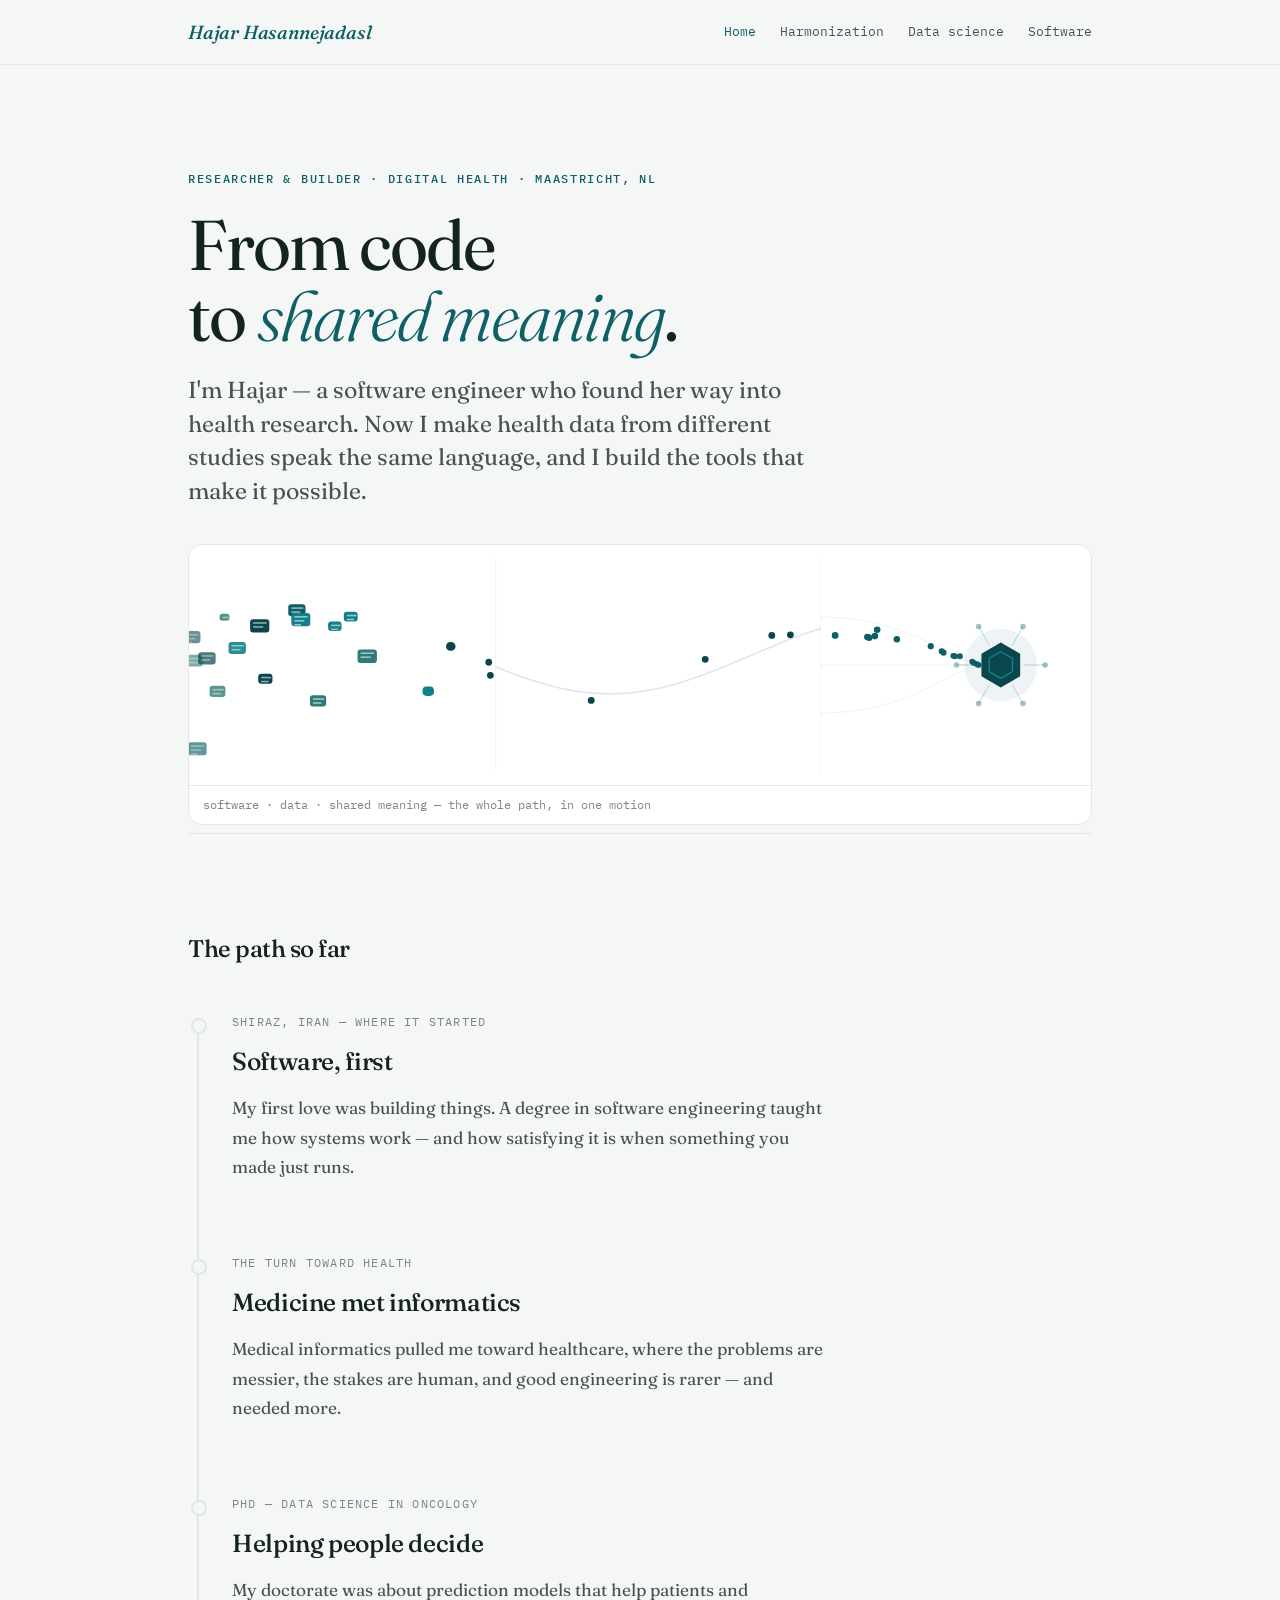
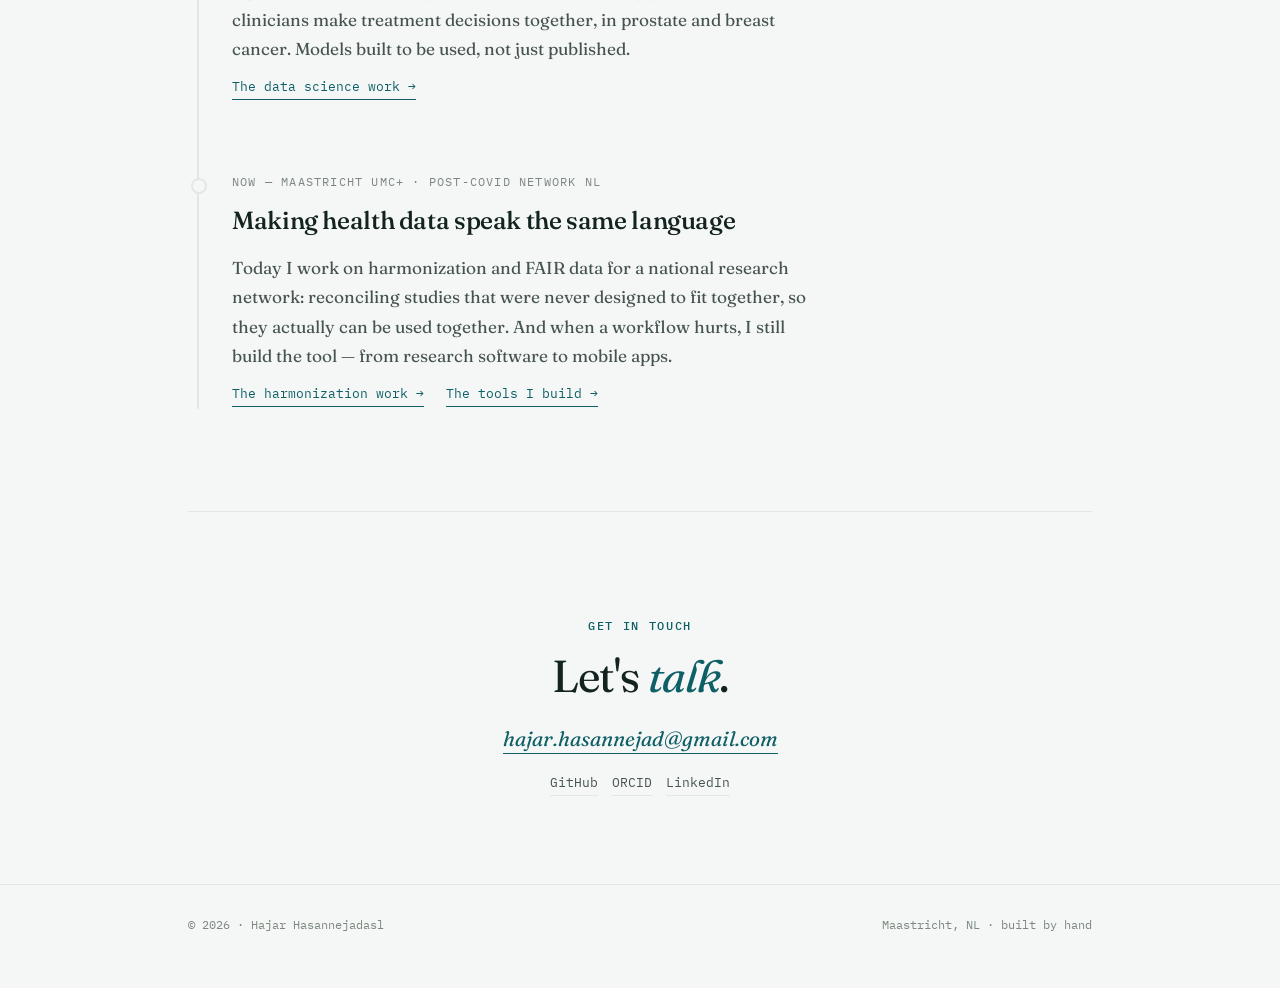
==== commit b763f261: "Add files via upload" ====
--- a/index.html
+++ b/index.html
@@ -28,7 +28,7 @@
 
   <!-- ===== HERO ===== -->
   <section class="hero">
-    <div class="eyebrow reveal">Digital health · Maastricht, NL</div>
+    <div class="eyebrow reveal">Researcher &amp; builder · digital health · Maastricht, NL</div>
     <h1 class="reveal">From code<br>to <em>shared meaning</em>.</h1>
     <p class="tagline reveal">
       I'm Hajar — a software engineer who found her way into health research.
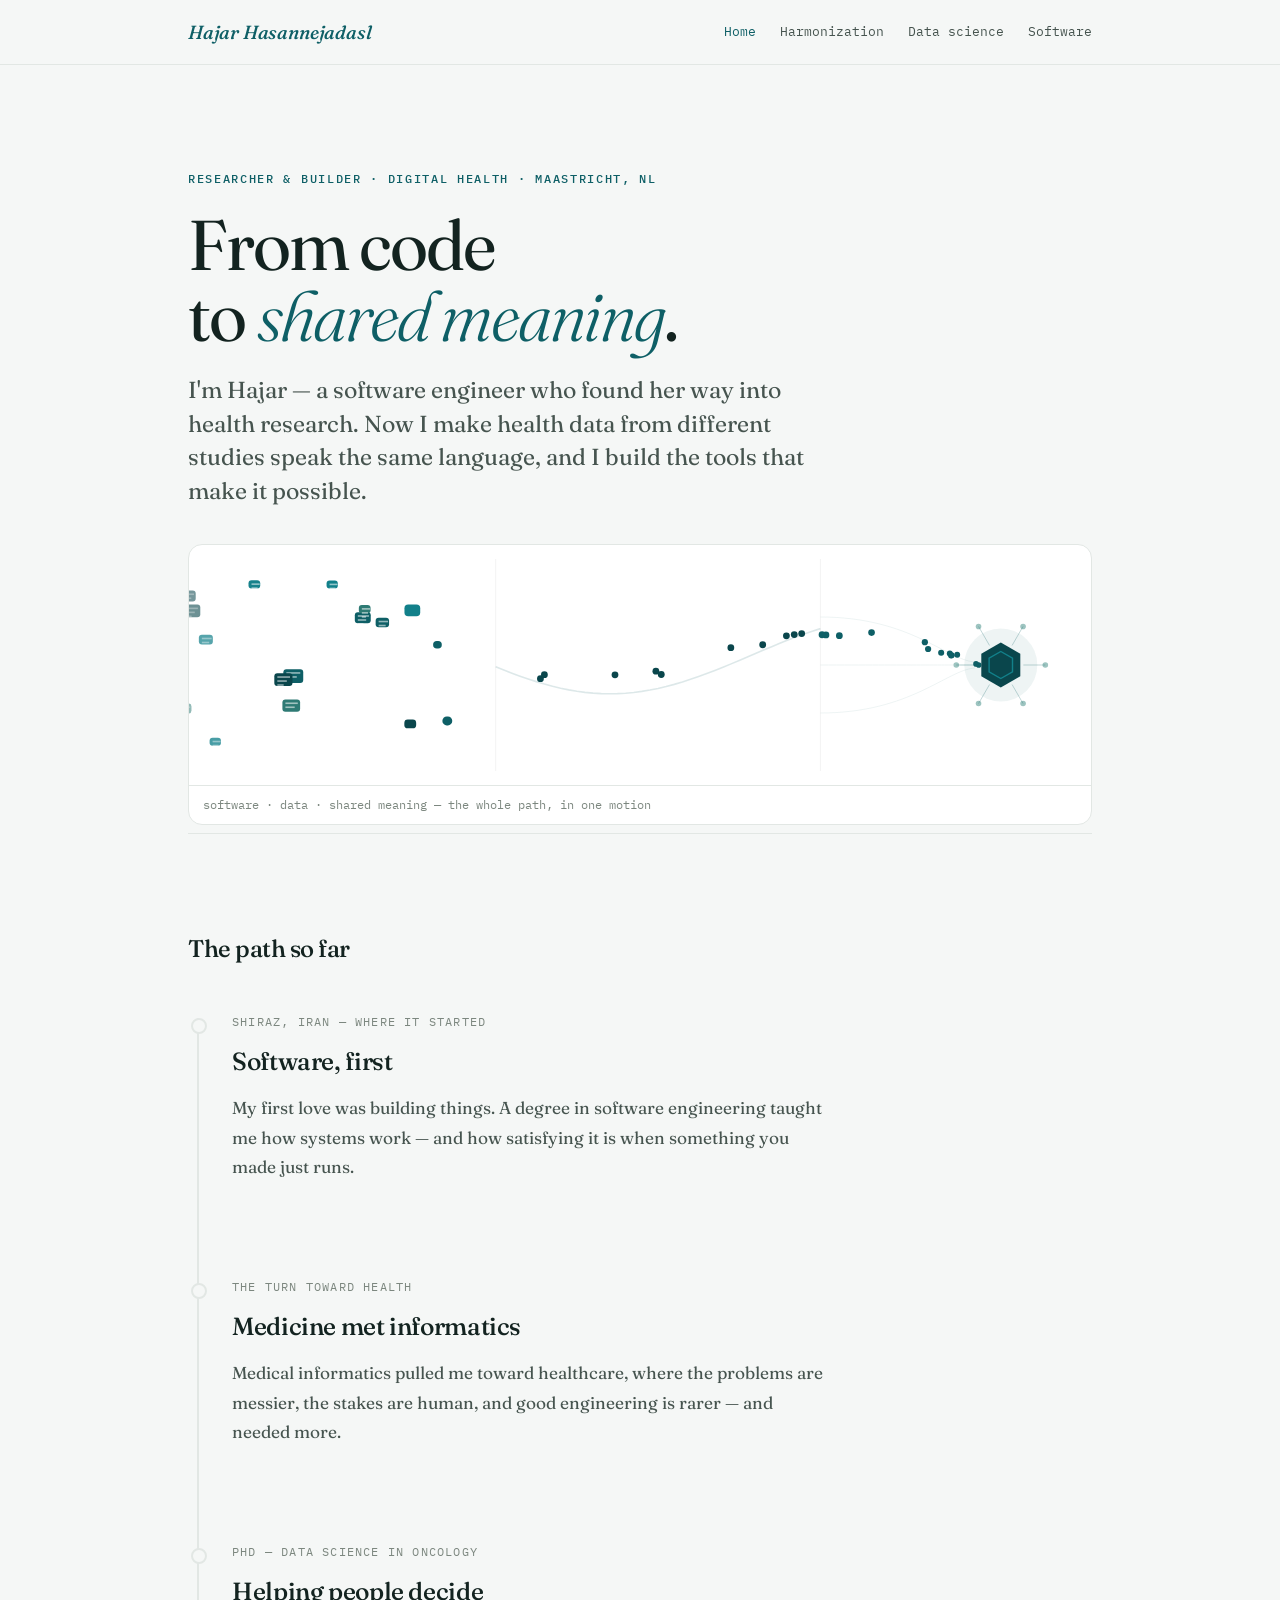
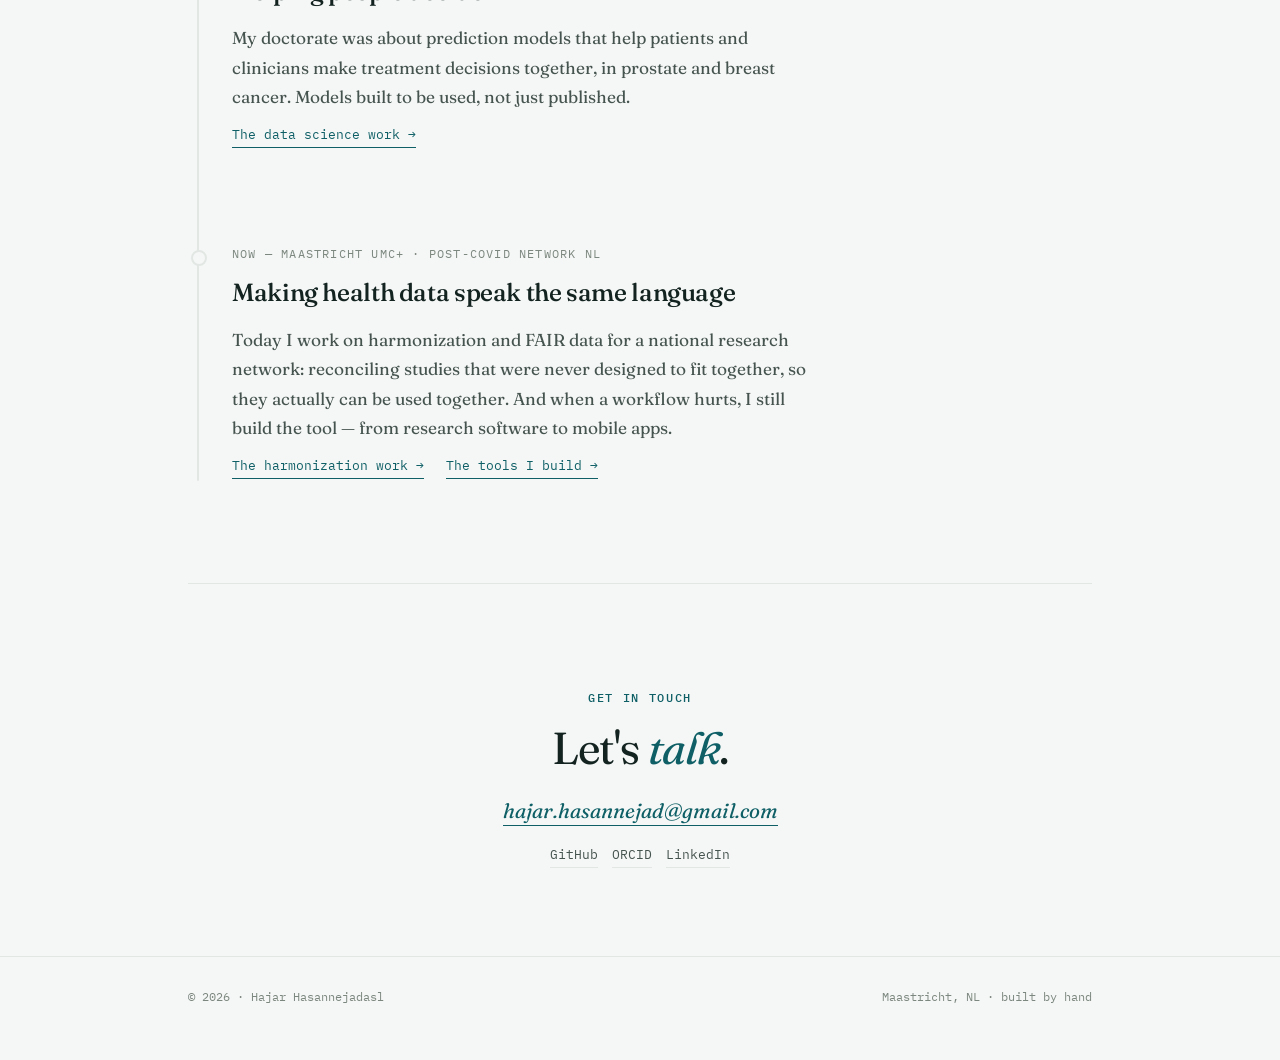
==== commit a46046c3: "Add files via upload" ====
--- a/index.html
+++ b/index.html
@@ -5,6 +5,12 @@
 <meta name="viewport" content="width=device-width, initial-scale=1.0">
 <title>Hajar Hasannejadasl — Health data harmonization & digital health</title>
 <meta name="description" content="From software engineering to health data harmonization — researcher and builder in digital health, based in Maastricht, Netherlands.">
+<link rel="icon" href="data:image/svg+xml,%3Csvg xmlns='http://www.w3.org/2000/svg' viewBox='0 0 32 32'%3E%3Cpolygon points='16,3 27,9.5 27,22.5 16,29 5,22.5 5,9.5' fill='%230E5F66'/%3E%3Cpolygon points='16,9 22,12.5 22,19.5 16,23 10,19.5 10,12.5' fill='none' stroke='%2312808A' stroke-width='1.6'/%3E%3C/svg%3E">
+<meta property="og:title" content="Hajar Hasannejadasl — from code to shared meaning">
+<meta property="og:description" content="Researcher & builder in digital health: harmonizing health data across studies and building the tools that make it possible.">
+<meta property="og:url" content="https://hajarhn.github.io/Main/">
+<meta property="og:type" content="website">
+<meta name="twitter:card" content="summary">
 <link rel="preconnect" href="https://fonts.googleapis.com">
 <link rel="preconnect" href="https://fonts.gstatic.com" crossorigin>
 <link href="https://fonts.googleapis.com/css2?family=Fraunces:ital,opsz,wght@0,9..144,400;0,9..144,500;1,9..144,300;1,9..144,400&family=IBM+Plex+Mono:wght@400;500&family=IBM+Plex+Sans:wght@400;500;600&display=swap" rel="stylesheet">
--- a/styles.css
+++ b/styles.css
@@ -90,7 +90,7 @@
 .journey{position:relative;padding-left:44px;max-width:640px}
 .jline{position:absolute;left:9px;top:6px;bottom:6px;width:2px;background:var(--line);border-radius:2px}
 .jline-fill{position:absolute;left:0;top:0;width:100%;height:0;background:var(--petrol);border-radius:2px;transition:height .15s linear}
-.stop{position:relative;padding:0 0 72px}
+.stop{position:relative;padding:0 0 96px}
 .stop:last-child{padding-bottom:8px}
 .stop::before{
   content:"";position:absolute;left:-41px;top:6px;width:12px;height:12px;border-radius:50%;
